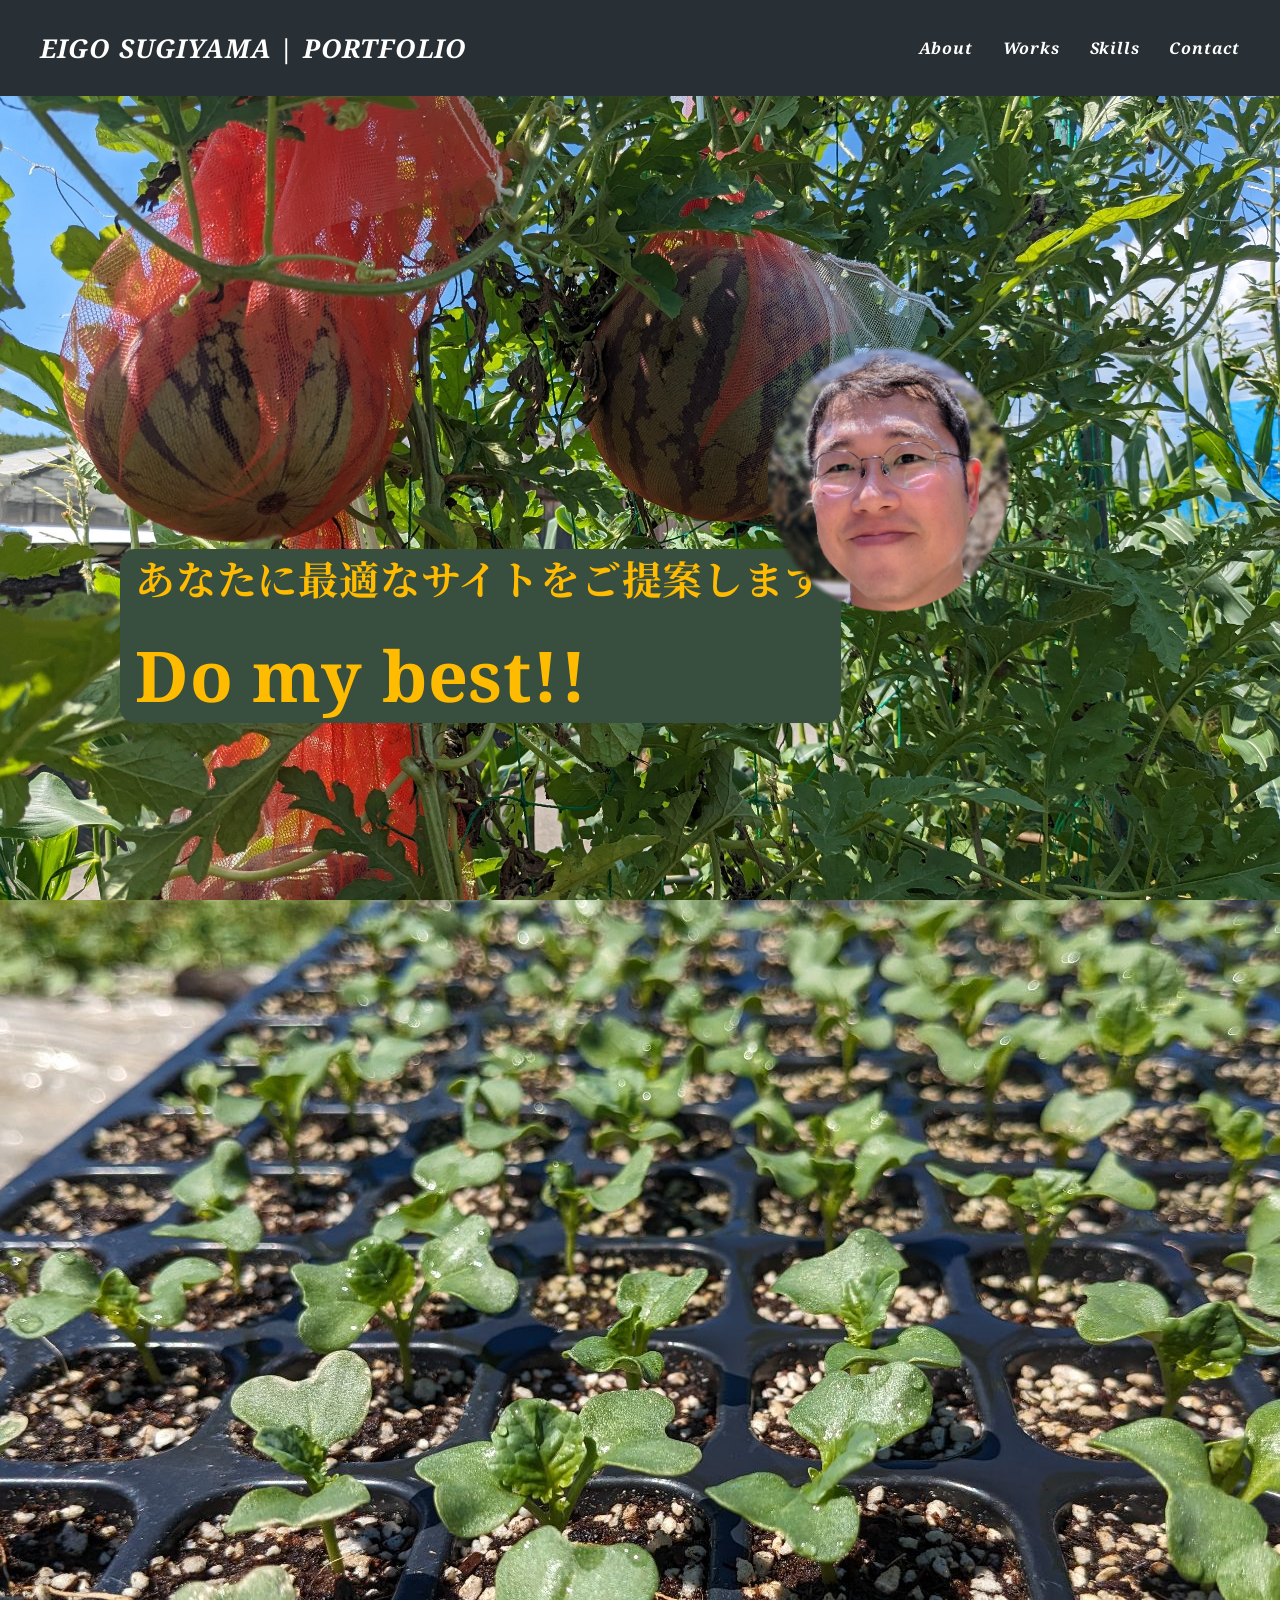
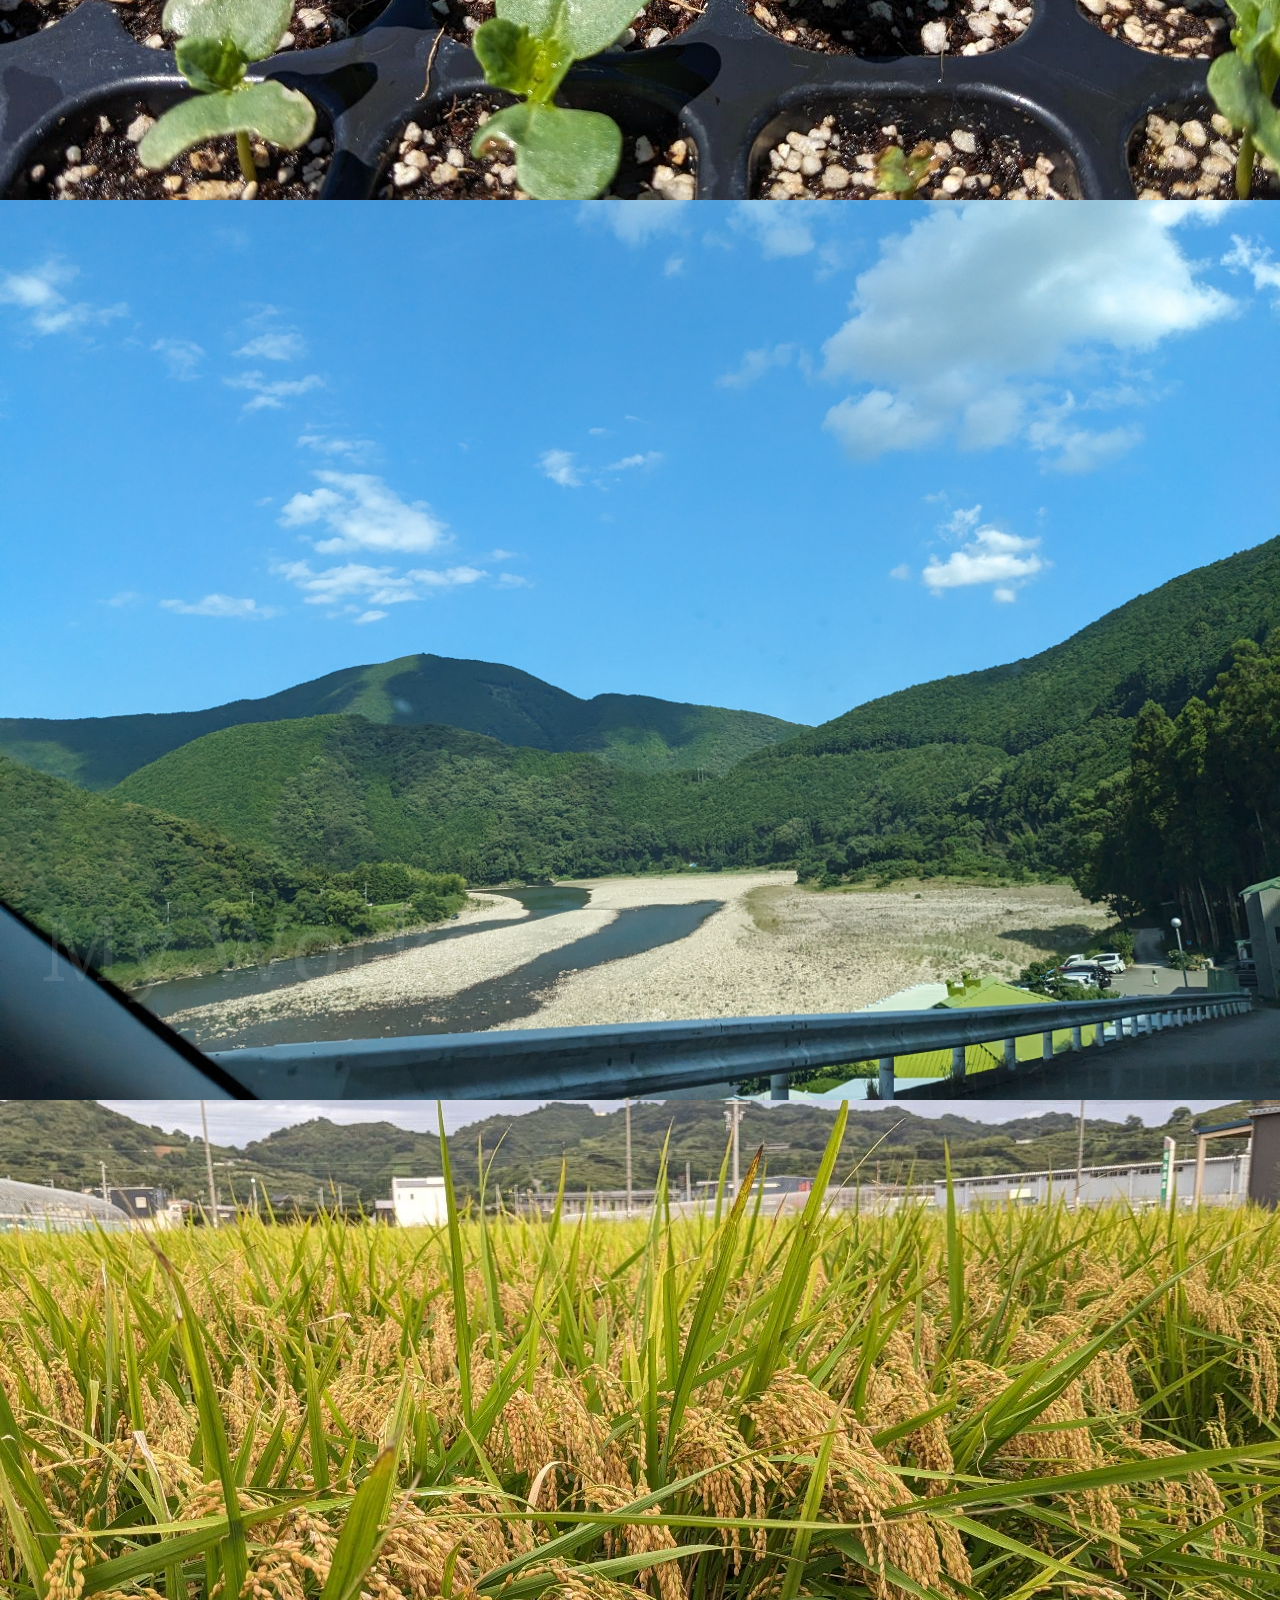
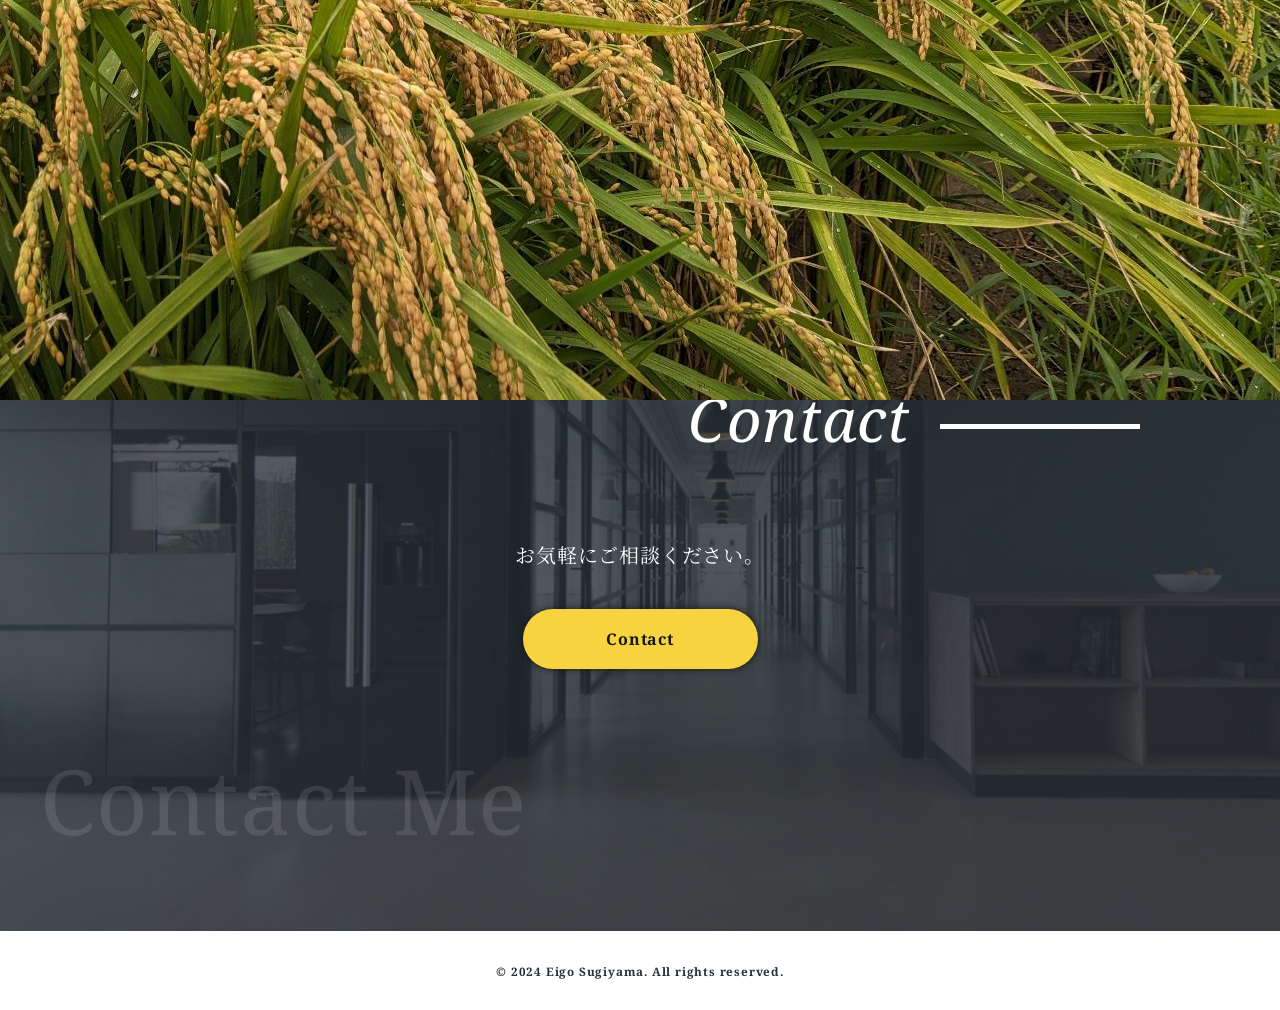
==== index.html @ 6474d7dc "fix_mv_img" ====
<!DOCTYPE html>
<html lang="ja">
<head>
  <meta charset="UTF-8">
  <meta name="viewport" content="width=device-width, initial-scale=1.0">
  <meta http-equiv="X-UA-Compatible" content="ie=edge">
  <title>EIGO SUGIYAMA | PORTFOLIO</title>
  <link href="https://fonts.googleapis.com/css?family=Noto+Serif+JP:400,700|Noto+Serif:400,700,700i&display=swap&subset=japanese" rel="stylesheet">
  <link rel="stylesheet" href="css/reset.css">
  <link rel="stylesheet" href="css/slick.css">
  <link rel="stylesheet" href="css/style.css">
  <meta name="twitter:card" content="summary">
  <meta name="twitter:site" content="@eigosugiyama">
  <meta property="og:url" content="ページのURL">
  <meta property="og:title" content="杉山英吾プロフィール">
  <meta property="og:description" content="杉山英吾のプロフィールです">
  <meta property="og:image" content="画像のURL">
</head>
<body>
  <!-- header -->
  <header class="header">
    <div class="header-inner">
      <div class="site-title"><a href="index.html">EIGO SUGIYAMA | PORTFOLIO</a></div>
      <nav class="header-nav">
        <ul class="nav-list">
          <li class="nav-item"><a href="index.html#concept">About</a></li>
          <li class="nav-item"><a href="index.html#works">Works</a></li>
          <li class="nav-item"><a href="index.html#skills">Skills</a></li>
          <li class="nav-item"><a href="contact-qiita/contactform.php.html">Contact</a></li>
        </ul>
      </nav>
      <button class="burger-btn">
        <span class="bar bar_top"></span>
        <span class="bar bar_mid"></span>
        <span class="bar bar_bottom"></span>
      </button>
    </div>
  </header>
  <!-- //header -->

  <!-- main -->
  <main>
    <!-- fv -->
    <div class="fv">
      <ul class="slider">
        <li><img src="img/slick/スイカ.jpg" alt="スイカ"></li>
        <li><img src="img/slick/苗.jpg" alt="苗"></li>
        <li><img src="img/slick/川.jpg" alt="川"></li>
        <li><img src="img/slick/稲穂.jpg" alt="稲穂"></li>
      </ul>
      <div class="main-copy">
        <div class="text-and-image">
          <div>
            <p class="jp-copy">あなたに最適なサイトを<br class="sp-br">ご提案します</p>
            <p class="en-copy">Do my best!!</p>
          </div>
        </div>
      </div>
      <!-- カルーセル上に重ねる画像 -->
      <img class="floating-image" src="img/プロフィール用画像.png" alt="Floating Image">
    </div>
    <!-- //fv -->

    <!-- concept -->
    <div id="concept">
    <section class="section-wrapper bg-concept">
      <h2 class="section-title">About</h2>
      <div class="section-inner">
        <p class="concept-lead">
          “あなたのために”を信条に<br class="pc-br">
          ビジョンを形にするWeb制作を。
        </p>
        <div class="concept-content">
          <p class="concept-text">
            私の得意分野は、デザイン、コーディング、スマートフォンサイト対応、そしてWordPressです。これまでに培った保険営業職、介護福祉士、エンジニアとしての経験を活かし、ニーズに応じた最適なWebサイトを提供します。低予算でも高品質なWebサイトを制作しますので、お気軽にお問い合わせください。
          </p>
          <div class="concept-img-wrapper">
            <img src="img/concept-image@2x.jpg" alt="モダンなオフィス内の様子。焦げ茶色の木のテーブルに黒い椅子が10脚並んでいる。手前にはうっすらピンク色のソファがあり、広々とした空間が奥に広がっている">
          </div>
        </div>
      </div>
      <div class="section-bottom text-right">About Me</div>
    </section>
    </div>
    <!-- //concept -->

    <!-- //works -->
    <div id="works">
    <section class="section-wrapper bg-works">
      <h2 class="section-title text-right text-white">Works</h2>
      <ul class="works-list">
        <!-- ここにJavaScriptでリスト項目が挿入される -->
      </ul>
      <!-- <a href="index.html#!" class="link-btn">view more</a> -->
      <div class="section-bottom text-white">My Works</div>
    </section>
    </div>
    <!-- works -->

    <!-- skills -->
    <div id="skills">
    <section class="section-wrapper">
      <h2 class="section-title">Skills</h2>
      <div class="skill-list">
        <!-- ここにJavaScriptでリスト項目が挿入される -->
      </div>
    </div>
      <div class="section-bottom text-right">My Skills</div>
    </section>
    <!-- //skills -->

    <!-- contact -->
    <section class="section-wrapper bg-contact">
      <h2 class="section-title text-white text-right">Contact</h2>
      <div class="section-inner">
        <p class="contact-text">お気軽にご相談ください。</p>
        <a href="contact-qiita/contactform.php.html" class="link-btn">Contact</a>
      </div>
      <div class="section-bottom text-white">Contact Me</div>
    </section>
  
    <!-- //contact -->
  </main>
  <!-- //main -->

  <!-- footer -->
  <footer class="footer">
    <small>&copy; 2024 Eigo Sugiyama. All rights reserved.</small>
  </footer>
  <!-- //footer -->

  <script src="https://ajax.googleapis.com/ajax/libs/jquery/3.4.1/jquery.min.js"></script>
  <script src="js/slick.min.js"></script>
  <script src="js/script.js"></script>
  <script src="js/works.js"></script>
  <script src="js/skills.js"></script>
  <!-- GSAPのCDNを読み込み -->
  <script src="https://cdnjs.cloudflare.com/ajax/libs/gsap/3.12.1/gsap.min.js"></script>
  <script src="js/float_image.js"></script>
</body>
</html>
---- css/style.css ----
/* ---------------------------- */
/* Base
/* ---------------------------- */

html{
 font-size: 62.5%;  
}
body{
  font-size: 1.6rem;
  letter-spacing: .05em;
  font-family: 'Noto Serif','Noto Serif JP', serif;
  color: #171717;
}
img{
  vertical-align: bottom;
  width: 100%;
}

.section-wrapper{
  padding: 100px 0 70px;
}
.section-title{
  max-width: 1000px;
  color: #282f35;
  font-size: 6rem;
  font-style: italic;
  margin:0 auto 80px;
  padding: 0 20px;
}
.section-title::after{
 content: "";
 display: inline-block;
 background-color: #282f35;
 width: 200px;
 height: 5px;
 margin-left: 30px;
 vertical-align: middle;
}
.section-inner{
  max-width: 1000px;
  margin: 0 auto;
  padding: 0 50px;
}
.section-bottom{
  max-width: 1200px;
  margin: 0 auto;
  font-size: 9rem;
  opacity: .05;
}
.section-bottom.text-white{
  opacity: .1;
}
.text-right{
  text-align: right;
}
.text-white{
  color: #fff;
}
.section-title.text-white::after{
  background-color: #fff;
}

.link-btn{
  display: block;
  width: 235px;
  line-height: 60px;
  margin: 0 auto 70px;
  background-color: #f7d43f;
  box-shadow: 0 0 6px #1b1310;
  border-radius: 30px;
  text-align: center;
  color: #171717;
  font-weight: bold;
  text-decoration: none;
  transition: .3s;
}
.link-btn:hover{
  opacity: .7;
  transition: .3s;
}
.sp-br{
  display: none;
}
/* ---------------------------- */
/* header
/* ---------------------------- */

.header{
  padding: 19px 30px;
  position: absolute;
  top: 0;
  left: 50%;
  z-index: 1;
  transform: translateX(-50%);
  box-sizing: border-box;
  width: 100%;
  transition: .3s;
  
}
.header-inner{
  display: flex;
  justify-content: space-between;
  align-items: center;
  max-width: 1200px;
  margin: 0 auto;
}
.header.fixed{
  position: fixed;
  background-color: #282f35;
  padding: 30px;
  width: 100%;
  transition: .3s;
}
.header a{
  color: #fff;
  text-decoration: none;
  transition: .3s;
  font-weight: bold;
  font-style: italic;
}
.header a:hover{
  opacity: .7;
  transition: .3s;
}
.site-title{
  font-size: 2.6rem;
}
.nav-list{
  display: flex;
}
.nav-item{
  margin-right: 30px;
}
.nav-item:last-of-type{
  margin-right: 0;
}
.burger-btn{
  display: none;
}

/* ---------------------------- */
/* fv
/* ---------------------------- */
.fv{
  height: 100vh;
  min-height: 550px;
  position: relative;
}
.slider img{
  object-fit: cover;
  height: 100vh;
  min-height: 100%;
}

.text-and-image {
  display: flex;
  align-items: center;
}

.main-copy {
  position: absolute;
  left: 120px;
  bottom: 177px;
  color: rgb(255, 187, 0);
}

.jp-copy {
  font-size: 4rem;
  font-weight: bold;
  text-align: center;
  background-color: rgb(56, 79, 63); /* ここで背景色を設定 */
  border-top-left-radius: 15px; /* 左上の角を丸くする */
  border-top-right-radius: 15px; /* 右上の角を丸くする */
  padding-left: 15px;
  padding-right: 15px;
  padding-bottom: 20px;
}

.en-copy {
  font-size: 7rem;
  margin-bottom: 0px;
  font-weight: bold;
  background-color: rgb(56, 79, 63); /* ここで背景色を設定 */
  border-bottom-left-radius: 15px; /* 左下の角を丸くする */
  border-bottom-right-radius: 15px; /* 右下の角を丸くする */
  padding-left: 15px;
  padding-right: 15px;
}

.floating-image {
  position: absolute;
  height:auto;
  top: 50%; /* 位置を上下中央に設定 */
  left: 70%; /* 位置を左右中央に設定 */
  transform: translate(-50%, -50%) scale(0.2);
   /* 中央揃え＋1/2に縮小 */
  z-index: 3; /* メインコピーの上に表示されるようにする */
  transform-origin: center; 
  /* 縮小時に中央を基準にする */
}
/* ---------------------------- */
/* concept
/* ---------------------------- */

.concept-lead{
  text-align: left;
  font-size: 3rem;
  margin-bottom: 60px;
  font-weight: bold;
  line-height: 1.67;
}
.concept-content{
  display: flex;
  justify-content: space-between;
  align-items: center;
  margin-bottom: 70px;
}
.concept-text{
  max-width: 440px;
  line-height: 1.87;
  font-weight: bold;
}
.concept-img-wrapper{
  width: 44%;
  margin-left: 20px;
}

/* ---------------------------- */
/* works
/* ---------------------------- */
.bg-works{
  background-image: url(../img/works-bgi@2x.jpg);
  background-size: cover;
  background-position: center;
}
.works-list{
  max-width: 1000px;
  margin: 0 auto 80px;
  padding: 0 50px;
  display: flex;
  justify-content: space-between;
}
.works-item{
  width: 32%;
  background-color: #fff;
}
.works-item a{
  color: #141414;
  text-decoration: none;
}
.works-list-text{
  padding: 25px 20px;
}

/* ---------------------------- */
/* skill
/* ---------------------------- */
.skills {
  display: flex;
  align-items: center;
  justify-content: space-between;
  padding: 20px 40px;
}

.skill-list {
  display: flex;
  flex-wrap: wrap;
  justify-content: space-between;
  margin-bottom: -50px;
}

.skill-item {
  display: flex;
  align-items: flex-start;
  justify-content: space-between;
  width: 48%;
  margin-bottom: 50px;
}

.skill-img {
  width: 60px;
  height: auto;
  margin-right: 20px;
}

.skill-body {
  flex: 1;
}

.skill-name {
  margin-bottom: 10px;
}

.skill-text {
  font-size: 14px;
  line-height: 1.8;
}

/* ---------------------------- */
/* contact
/* ---------------------------- */
.bg-contact{
  background-image: url(../img/contact-bgi@2x.jpg);
}
.contact-text{
  text-align: center;
  color: #fff;
  font-size: 2rem;
  margin-bottom: 40px;
}

/* ---------------------------- */
/* footer
/* ---------------------------- */
.footer{
  padding: 30px 0;
  text-align: center;
  font-size: 1.4rem;
  font-weight: bold;
  color: #282F35;
}

@media screen and (max-width:768px){
  /* ---------------------------- */
  /* base_sp
  /* ---------------------------- */
  .section-wrapper{
    padding: 100px 0 40px;
  }
  .section-title{
    padding: 0 4vw;
    font-size: 3rem;
    margin-bottom: 50px;
  }
  .section-title::after{
    width: 90px;
  }
  .section-inner{
    padding: 0 4vw;
  }
  .section-bottom{
    font-size: 4rem;
    padding: 0 4vw;
  }

  .link-btn{
    margin-bottom: 40px;
  }

  .sp-br{
    display: block;
  }
  .pc-br{
    display: none;
  }

  /* ---------------------------- */
  /* header_sp
  /* ---------------------------- */
  .header{
    padding: 30px 4vw 0;
  }
  .header-nav{
    display: none;
    position: fixed;
    top: 0;
    left: 0;
    width: 100%;
    height: 100vh;
    background-color: #282F35;
  }
  .nav-list{
    height: 100%;
    flex-direction: column;
    justify-content: center;
    align-items: center;
  }
  .nav-item{
    margin: 0 0 30px;
  }
  .nav-item:last-of-type{
    margin-bottom: 0;
  }

  .burger-btn{
    display: block;
    position: absolute;
    top: 30px;
    right: 4vw;
  }
  .burger-btn .bar{
    display: block;
    height: 3px;
    width: 30px;
    background-color: #fff;
  }
  .bar_top{
    margin-bottom: 8px;
  }
  .bar_mid{
    margin-bottom: 8px;
  }
  
  /* ハンバーガーメニューが開いたとき */
  .burger-btn.cross .bar_top{
    transform: rotate(45deg) translate(8px,8px);
    transition: .3s;
  }
  .burger-btn.cross .bar_mid{
    opacity: 0;
    transition: .3s;
  }
  .burger-btn.cross .bar_bottom{
    transform: rotate(-45deg) translate(8px,-8px);
    transition: .3s;
  }
  body.noscroll{
    overflow: hidden;
  }

  button{
    background-color: transparent;
    border: none;
    cursor: pointer;
    outline: none;
    padding: 0;
    appearance: none;
  }
  /* ---------------------------- */
  /* fv_sp
  /* ---------------------------- */
  .main-copy{
    top: 50%;
    left: 50%;
    transform: translate(-50%,-50%);
    white-space: nowrap;
  }
  .en-copy{
    font-size: 9.8vw;
  }
  .jp-copy{
    font-size: 8vw;
  }

    /* ---------------------------- */
    /* concept_sp
    /* ---------------------------- */
    .concept-lead{
      font-size: 2rem;
      margin-bottom: 32px;
    }
    .concept-content{
      display: block;
      margin-bottom: 40px;
    }
    .concept-text{
      margin-bottom: 30px;
    }
    .concept-img-wrapper{
      width: 100%;
      margin: 0;
    }

    /* ---------------------------- */
    /* works_sp
    /* ---------------------------- */
    .works-list{
      display: block;
      padding: 0 4vw;
      margin-bottom: 80px;
    }
    .works-item{
      width: 320px;
      max-width: 100%;
      margin: 0 auto 30px;
    }

    /* ---------------------------- */
    /* service_sp
    /* ---------------------------- */
    .service-list{
      display: block;
      margin-bottom: 40px;
    }
    .service-item{
      width: 100%;
      margin-bottom: 30px;
    }
    .service-item a{
      line-height: 250px;
    }
}
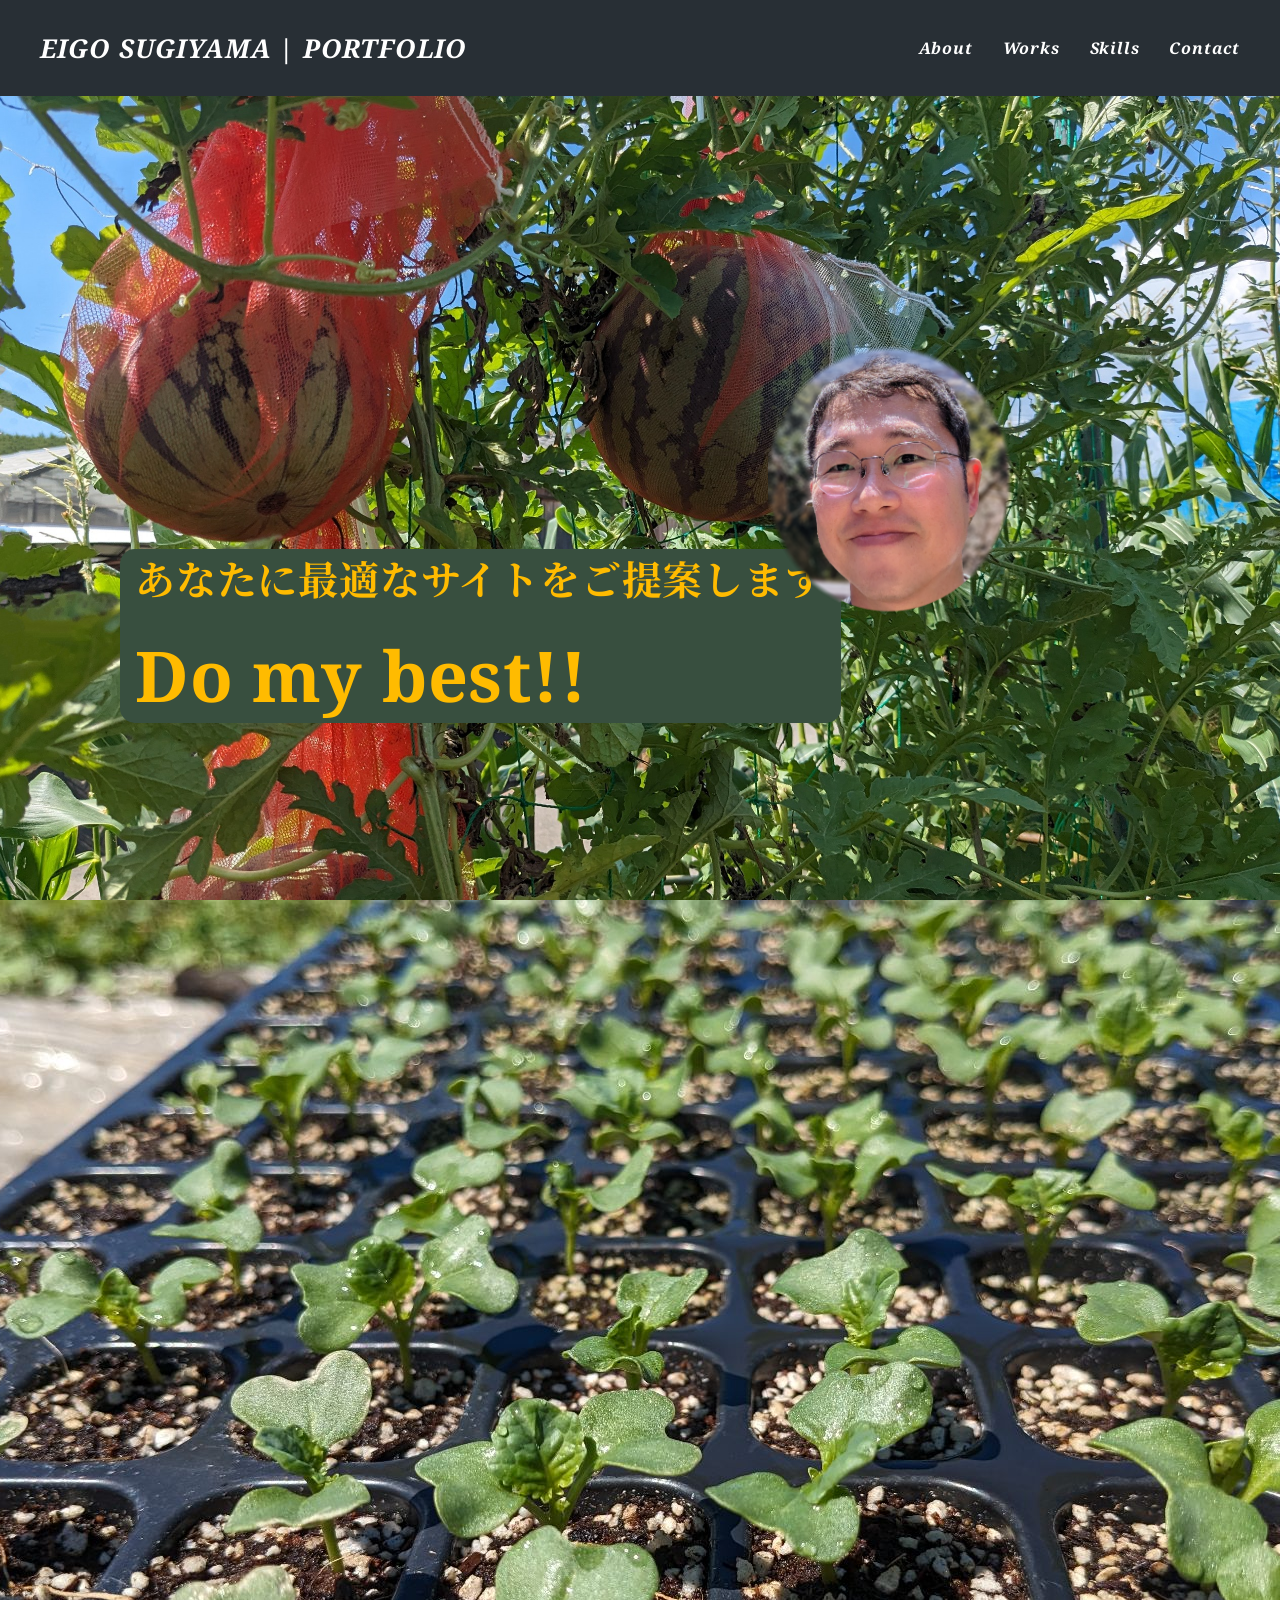
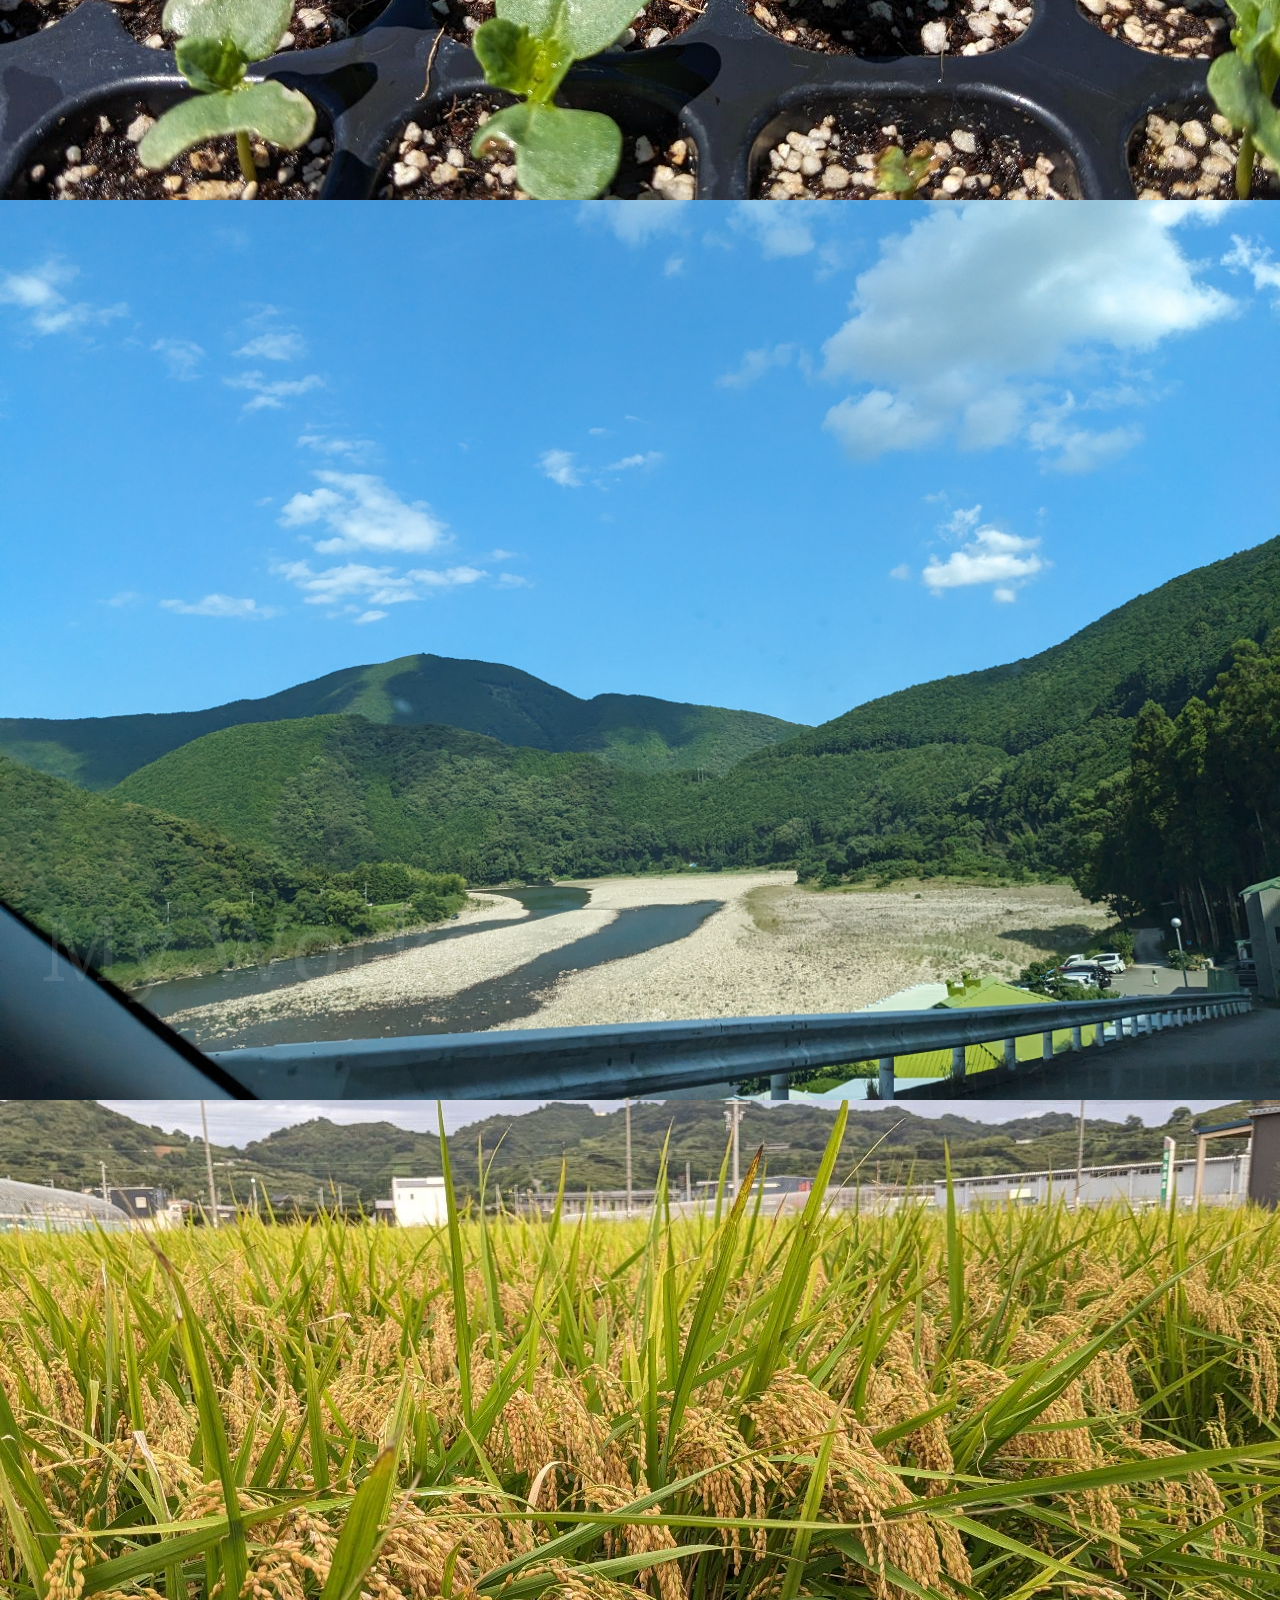
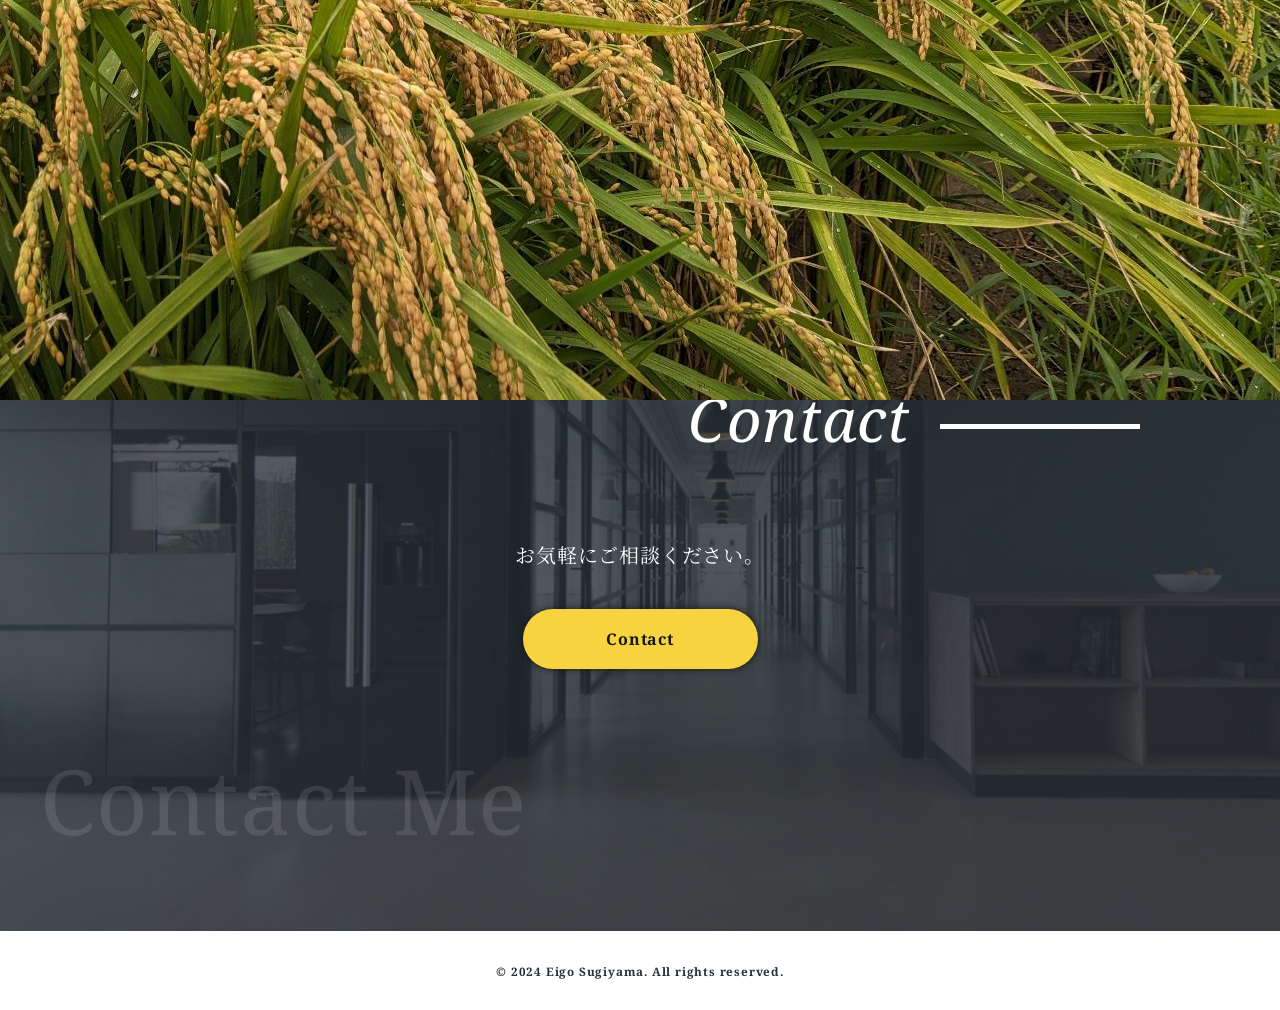
==== commit 271ade8c: "twtcrd_イメージ変更" ====
--- a/index.html
+++ b/index.html
@@ -14,7 +14,7 @@
   <meta property="og:url" content="ページのURL">
   <meta property="og:title" content="杉山英吾プロフィール">
   <meta property="og:description" content="杉山英吾のプロフィールです">
-  <meta property="og:image" content="画像のURL">
+  <meta property="og:image" content="img/twtcrd/光のカーテン.jpg">
 </head>
 <body>
   <!-- header -->
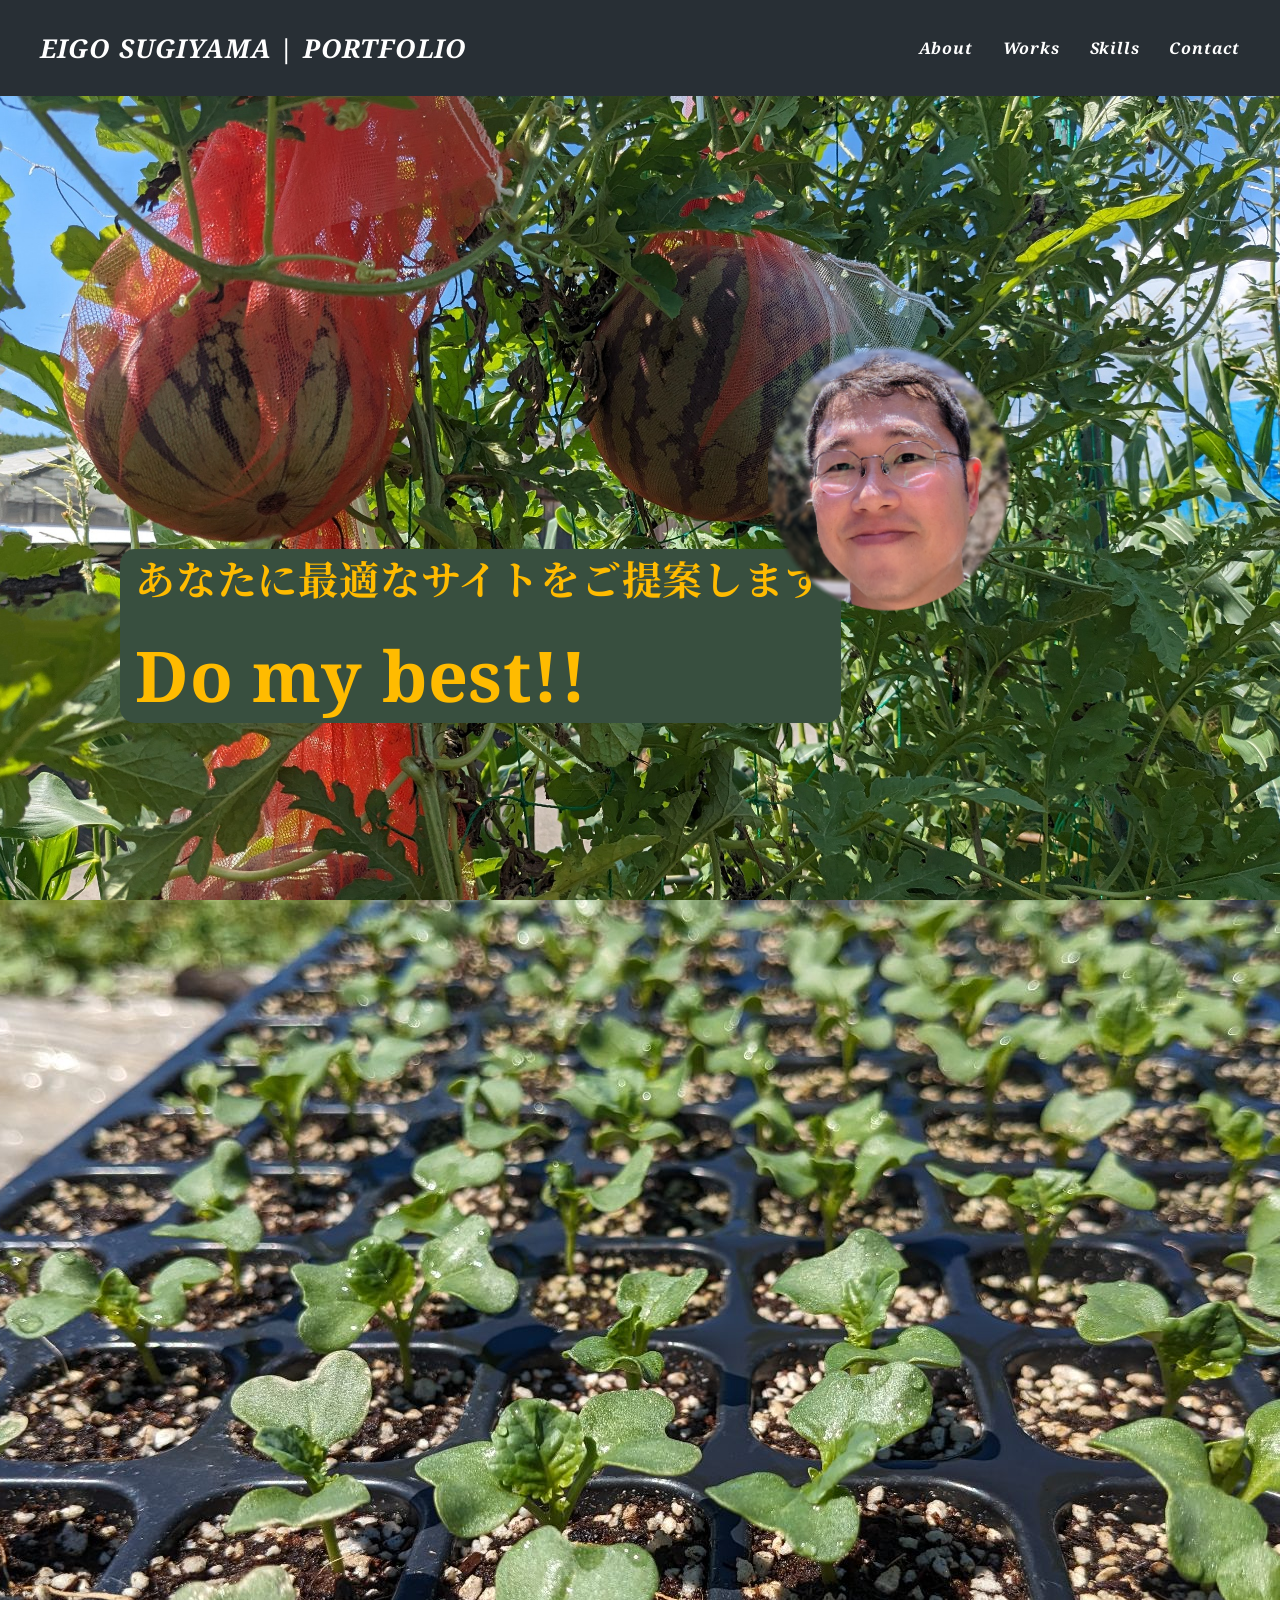
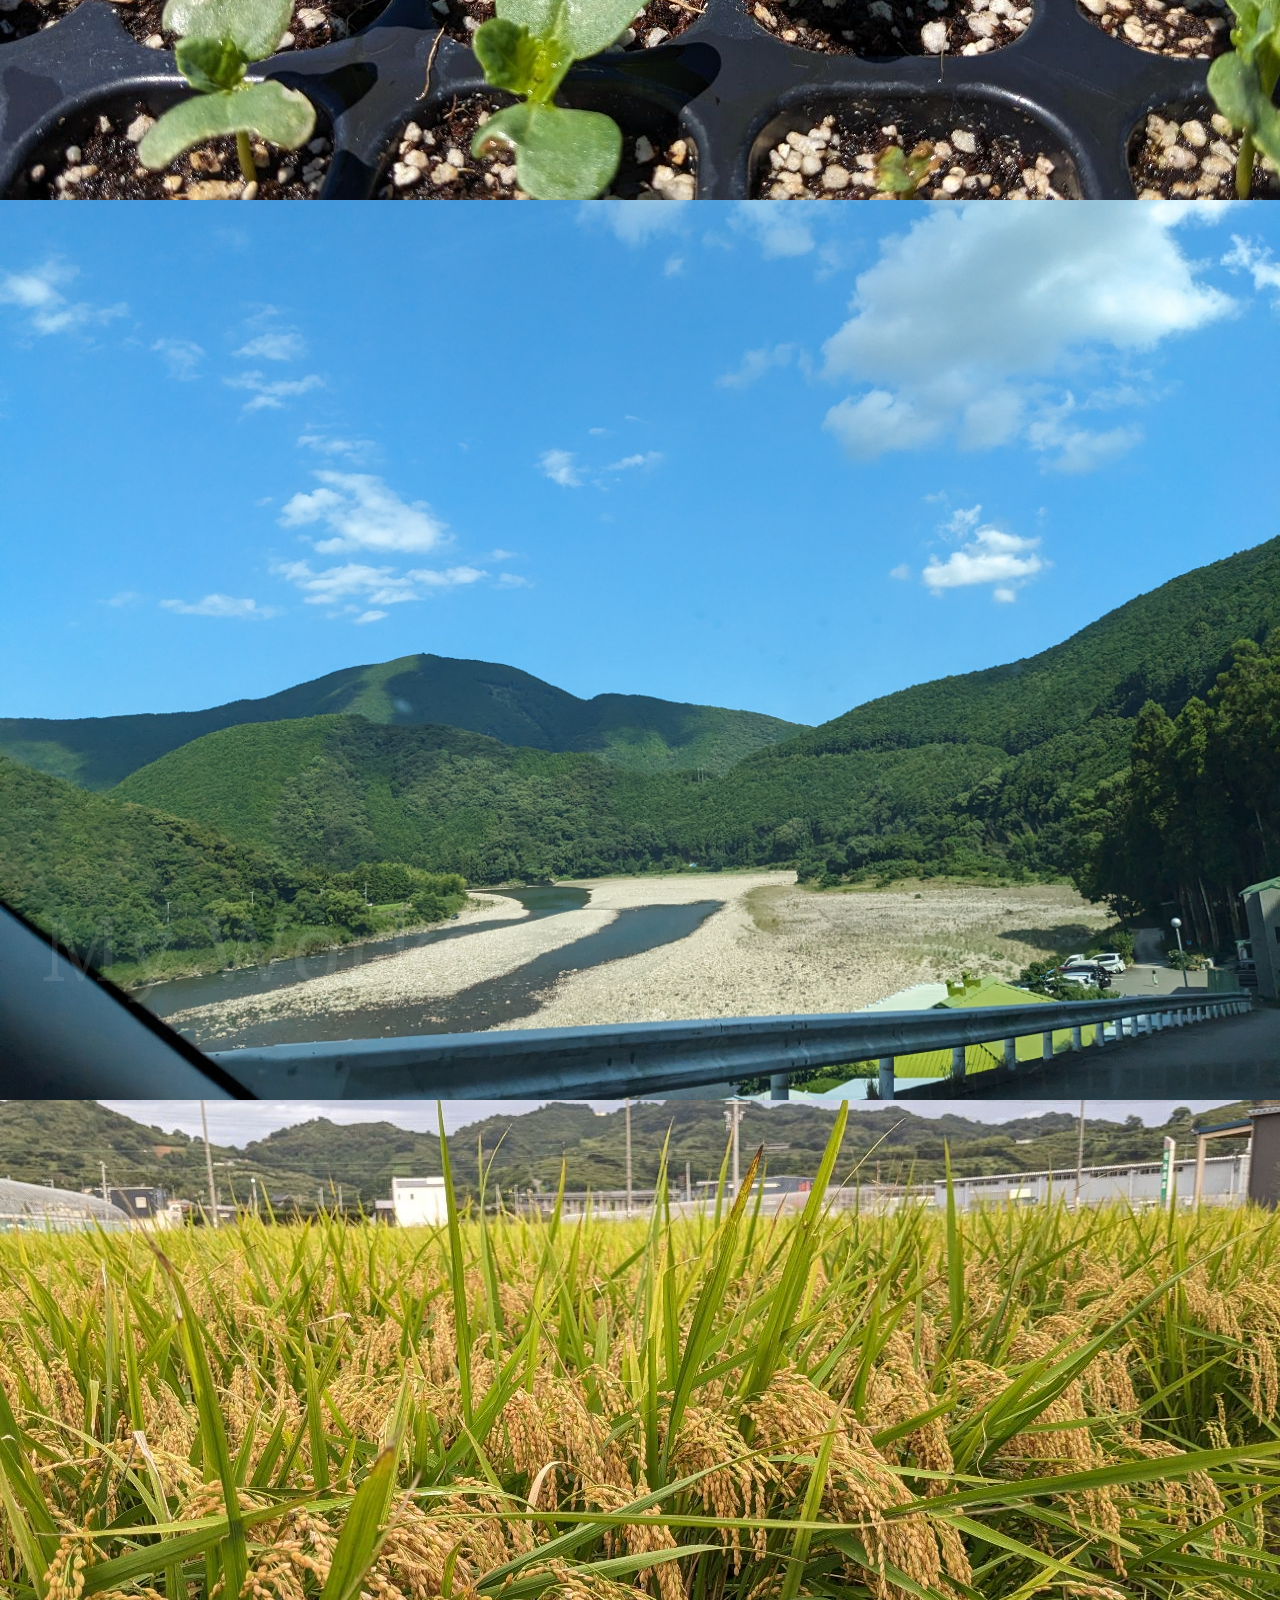
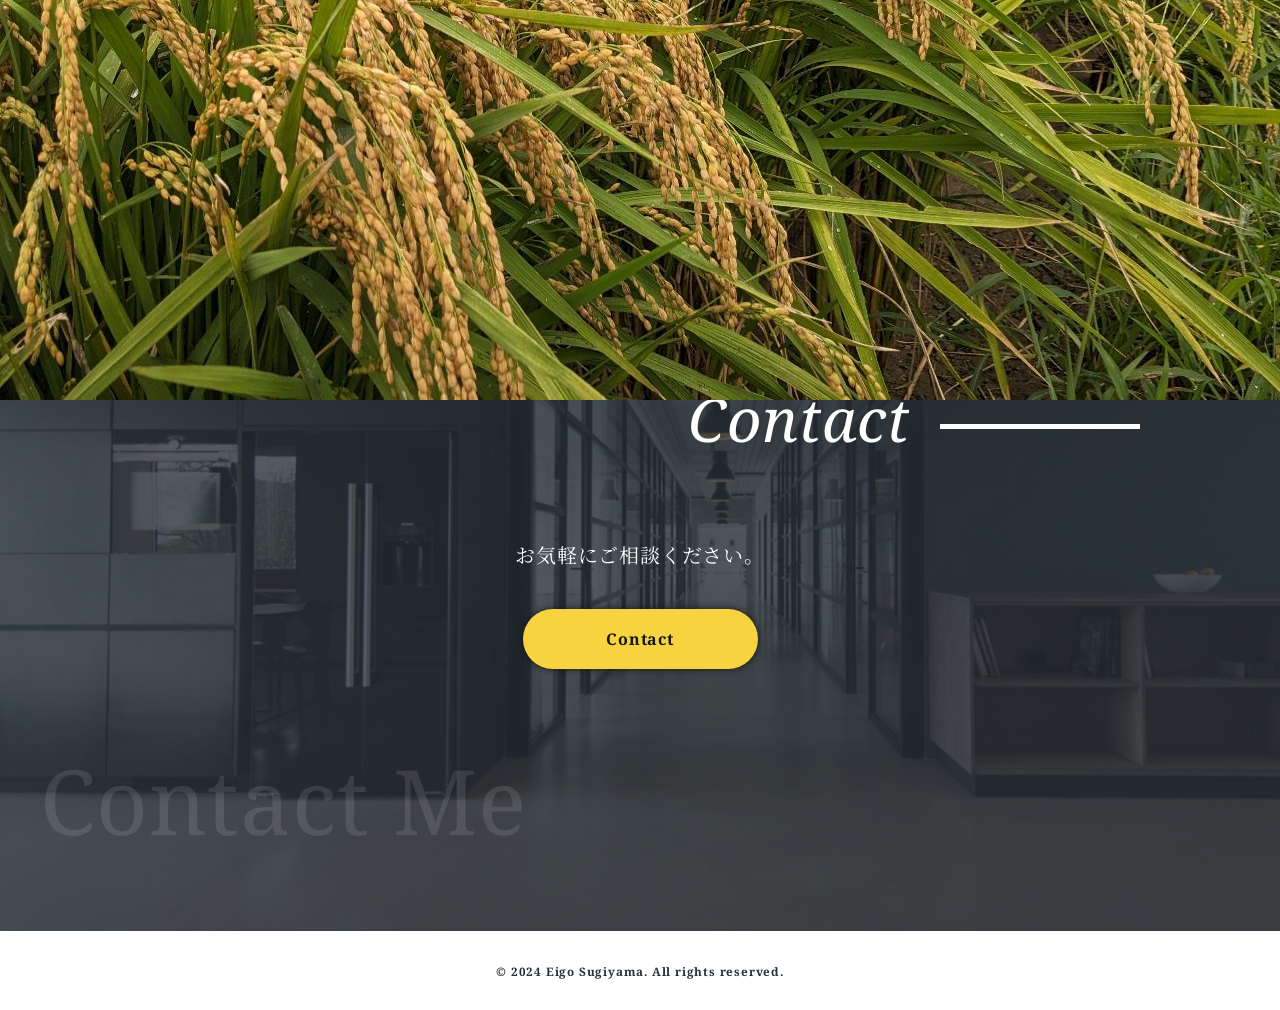
==== commit eb20305d: "twtcrd_img_絶対パス" ====
--- a/index.html
+++ b/index.html
@@ -14,7 +14,8 @@
   <meta property="og:url" content="ページのURL">
   <meta property="og:title" content="杉山英吾プロフィール">
   <meta property="og:description" content="杉山英吾のプロフィールです">
-  <meta property="og:image" content="img/twtcrd/光のカーテン.jpg">
+  <meta property="og:image" content="https://eigo-sugiyama.github.io/my-profile//img/twtcrd/光のカーテン.png">
+  
 </head>
 <body>
   <!-- header -->
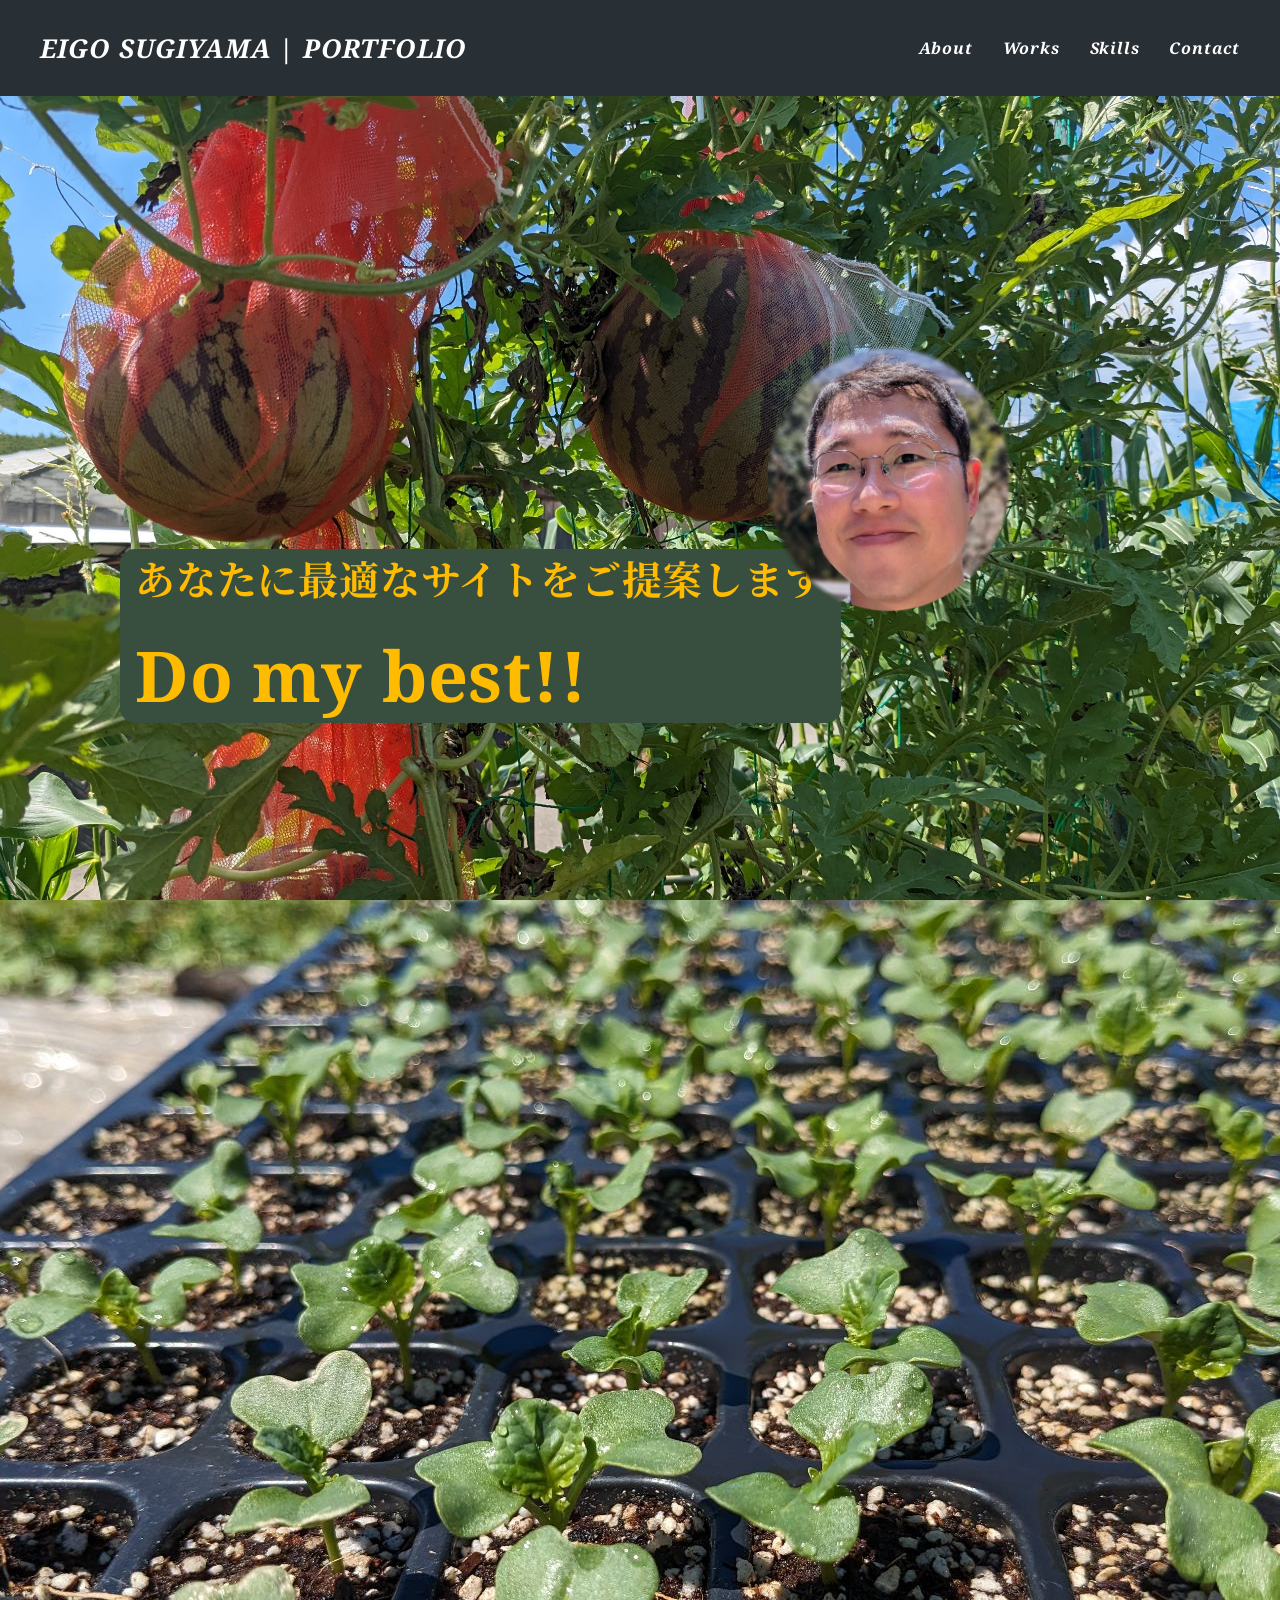
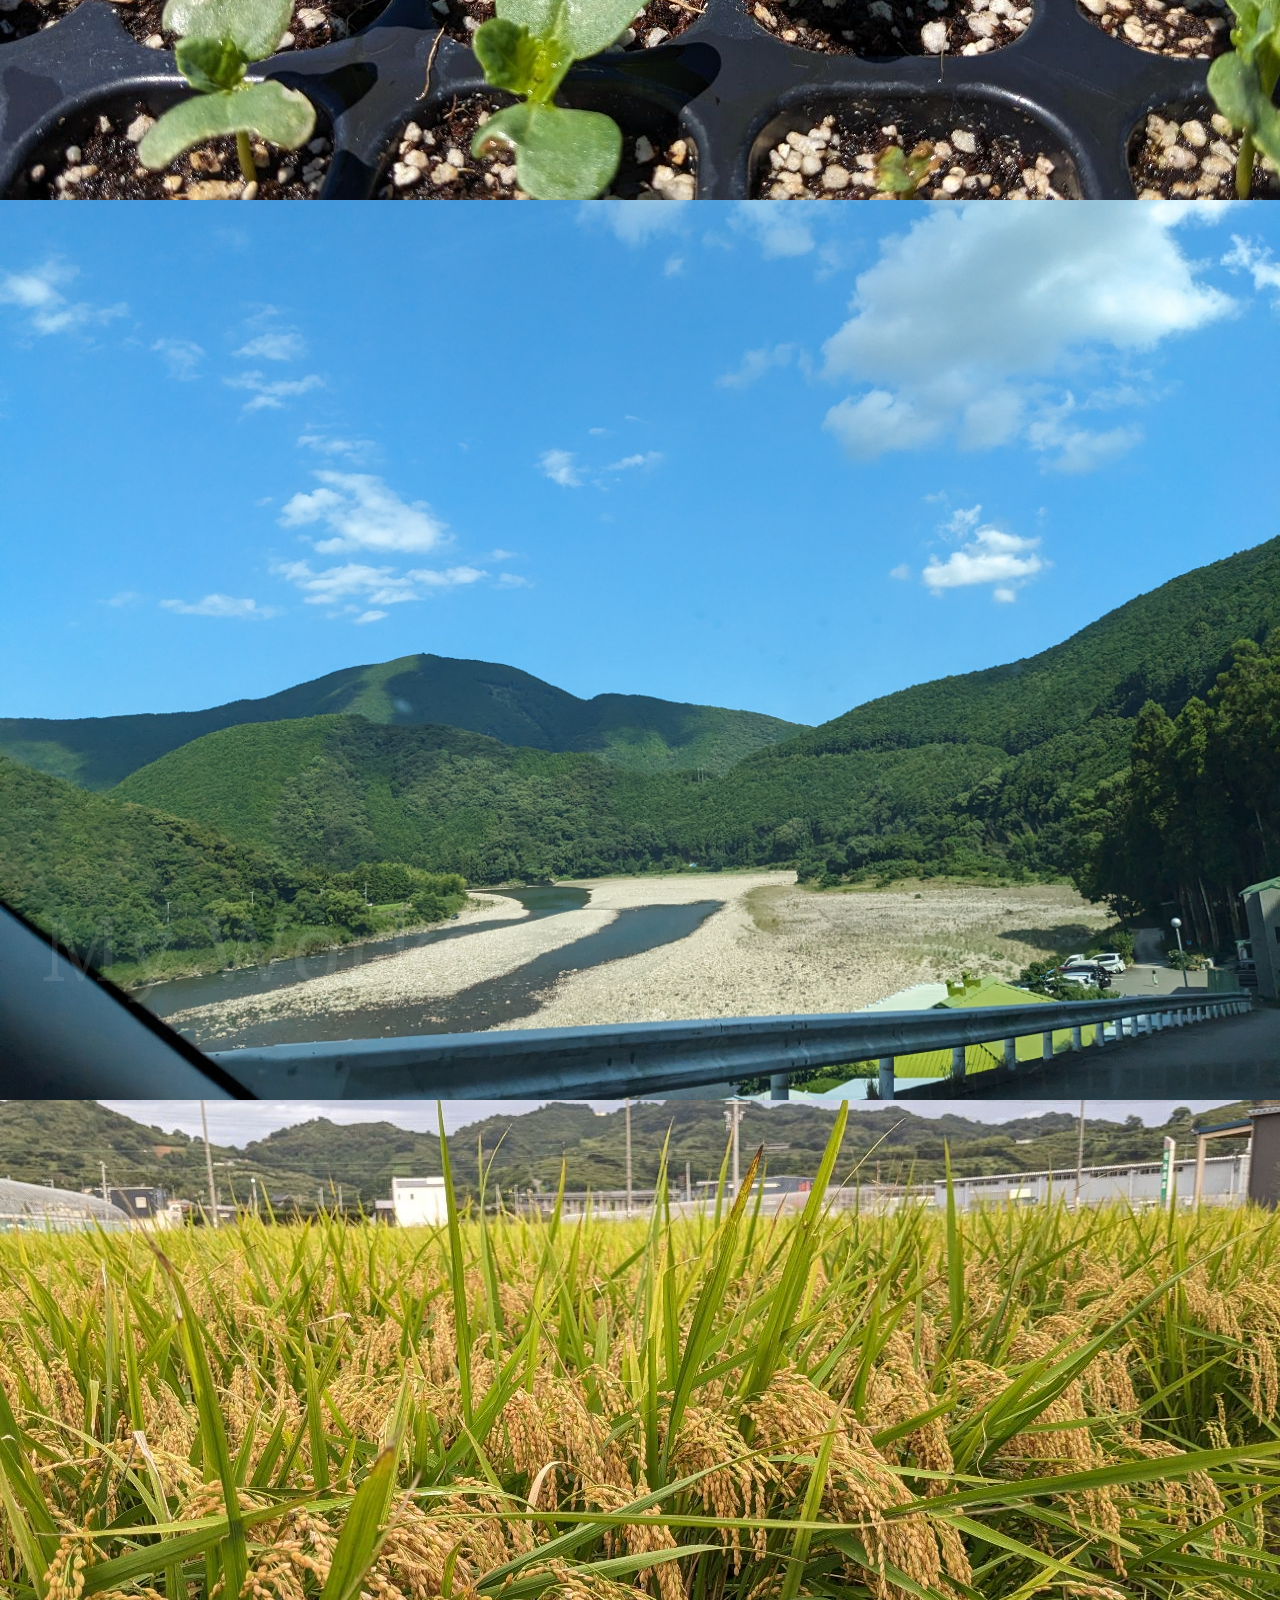
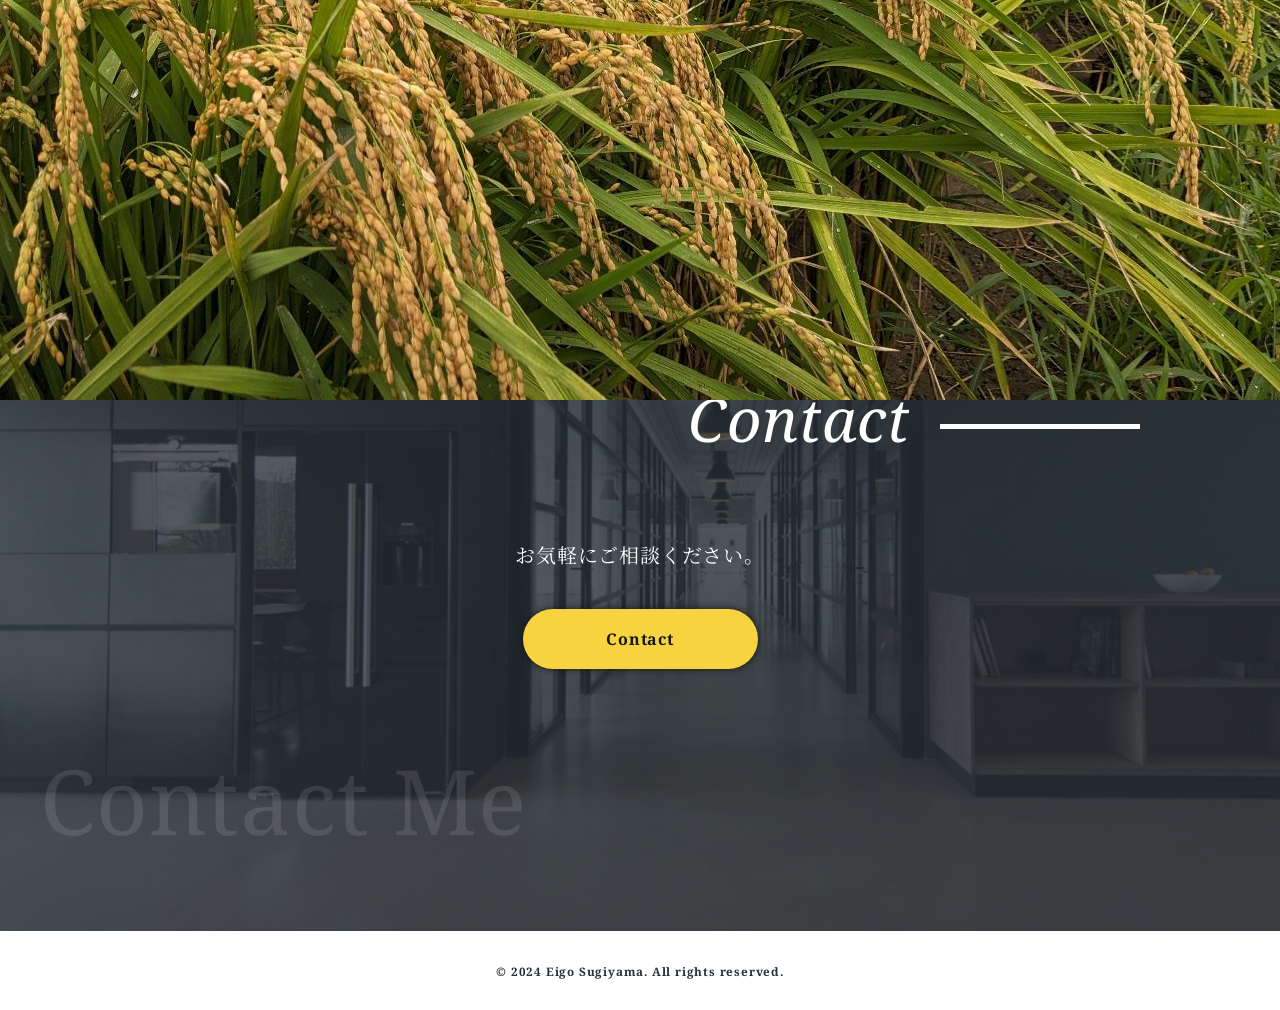
==== commit 2cde3388: "twtcrd_img_修正2" ====
--- a/index.html
+++ b/index.html
@@ -14,7 +14,7 @@
   <meta property="og:url" content="ページのURL">
   <meta property="og:title" content="杉山英吾プロフィール">
   <meta property="og:description" content="杉山英吾のプロフィールです">
-  <meta property="og:image" content="https://eigo-sugiyama.github.io/my-profile//img/twtcrd/光のカーテン.png">
+  <meta property="og:image" content="https://github.com/eigo-sugiyama/my-profile/blob/main/img/twtcrd/%E5%85%89%E3%81%AE%E3%82%AB%E3%83%BC%E3%83%86%E3%83%B3.jpg">
   
 </head>
 <body>
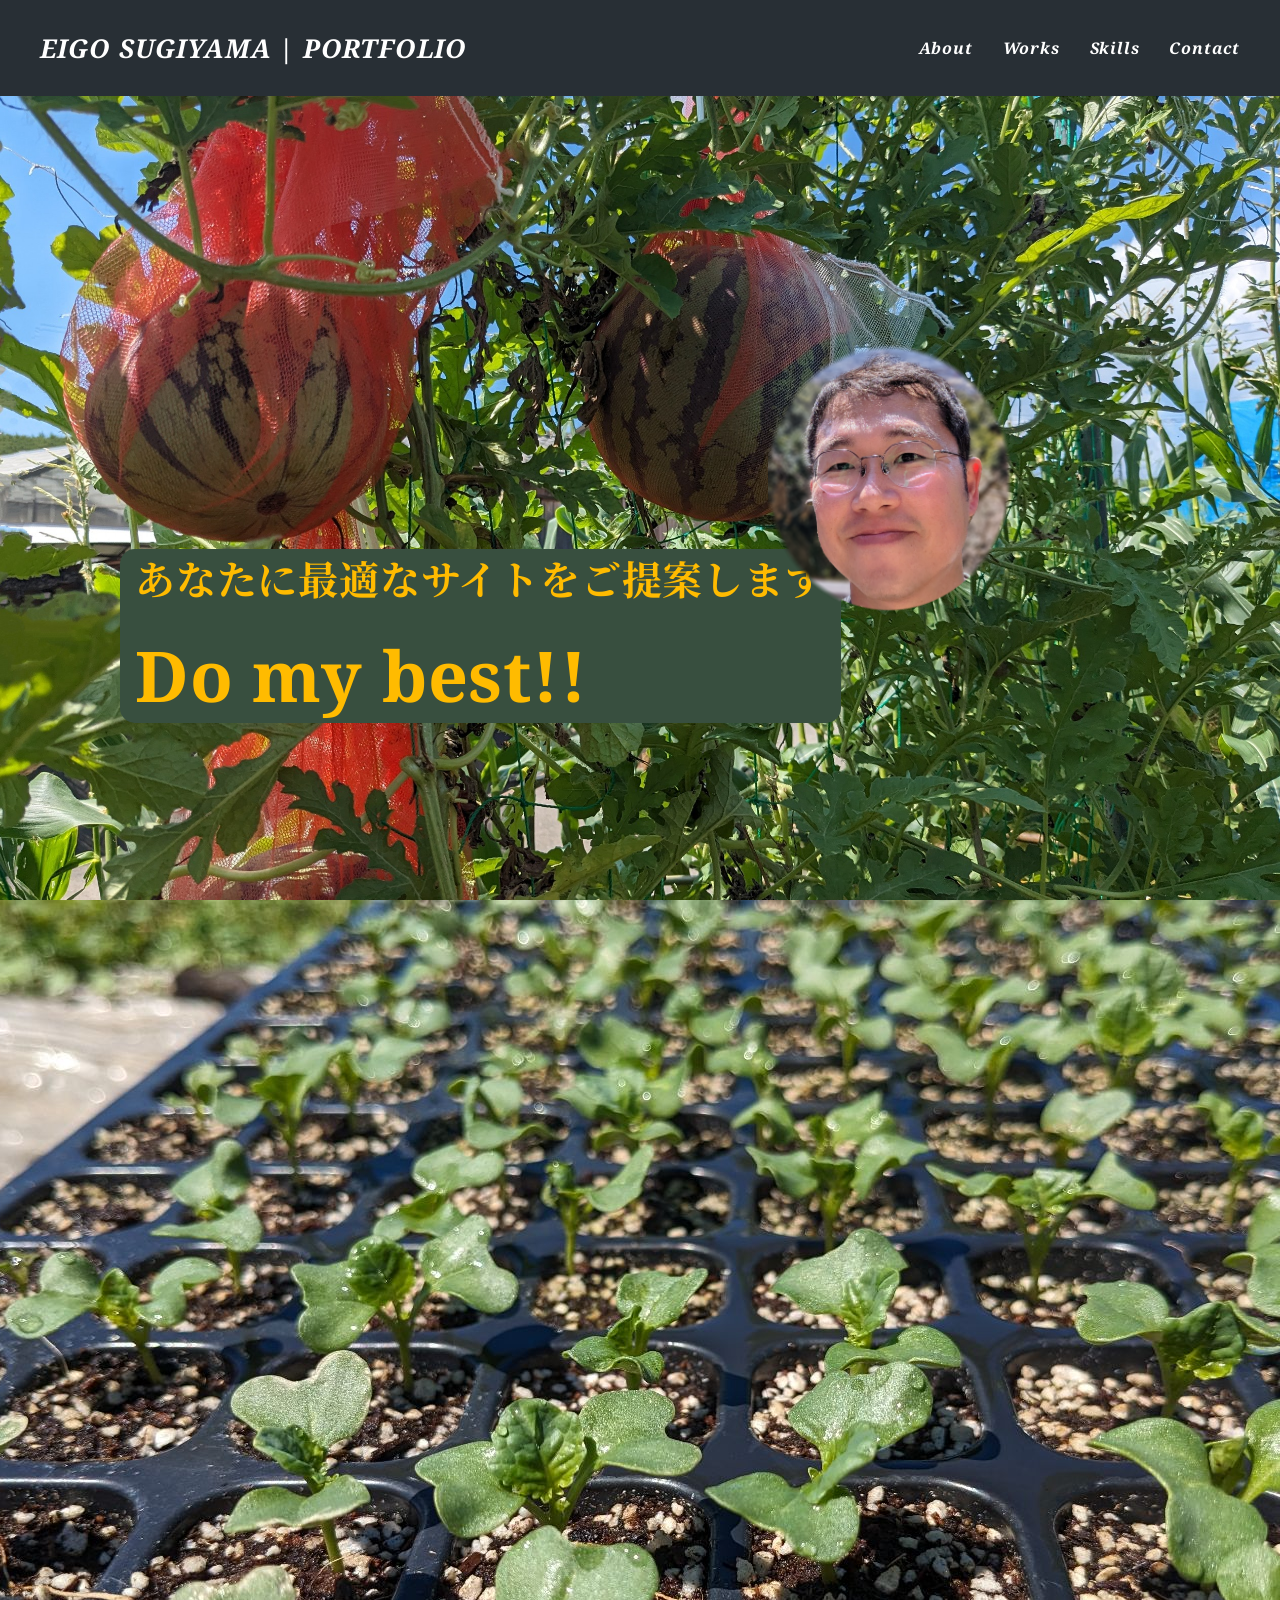
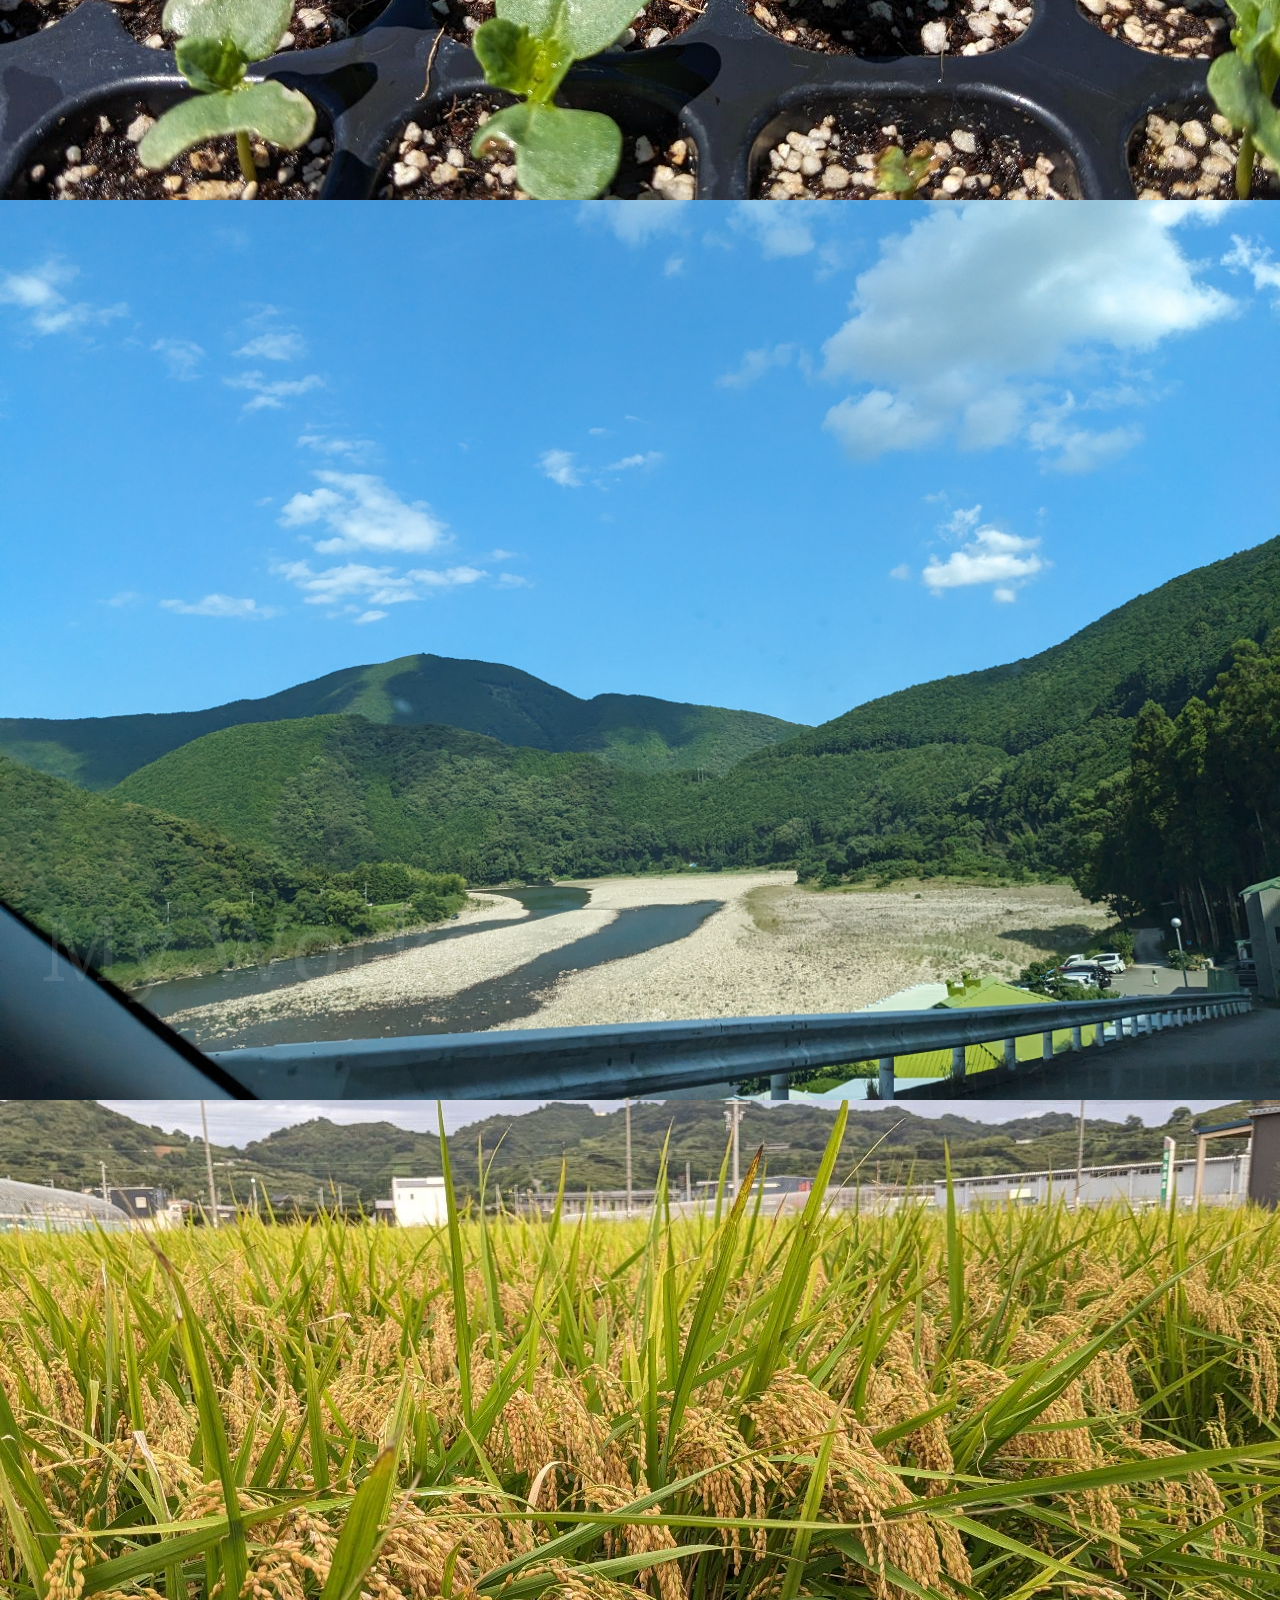
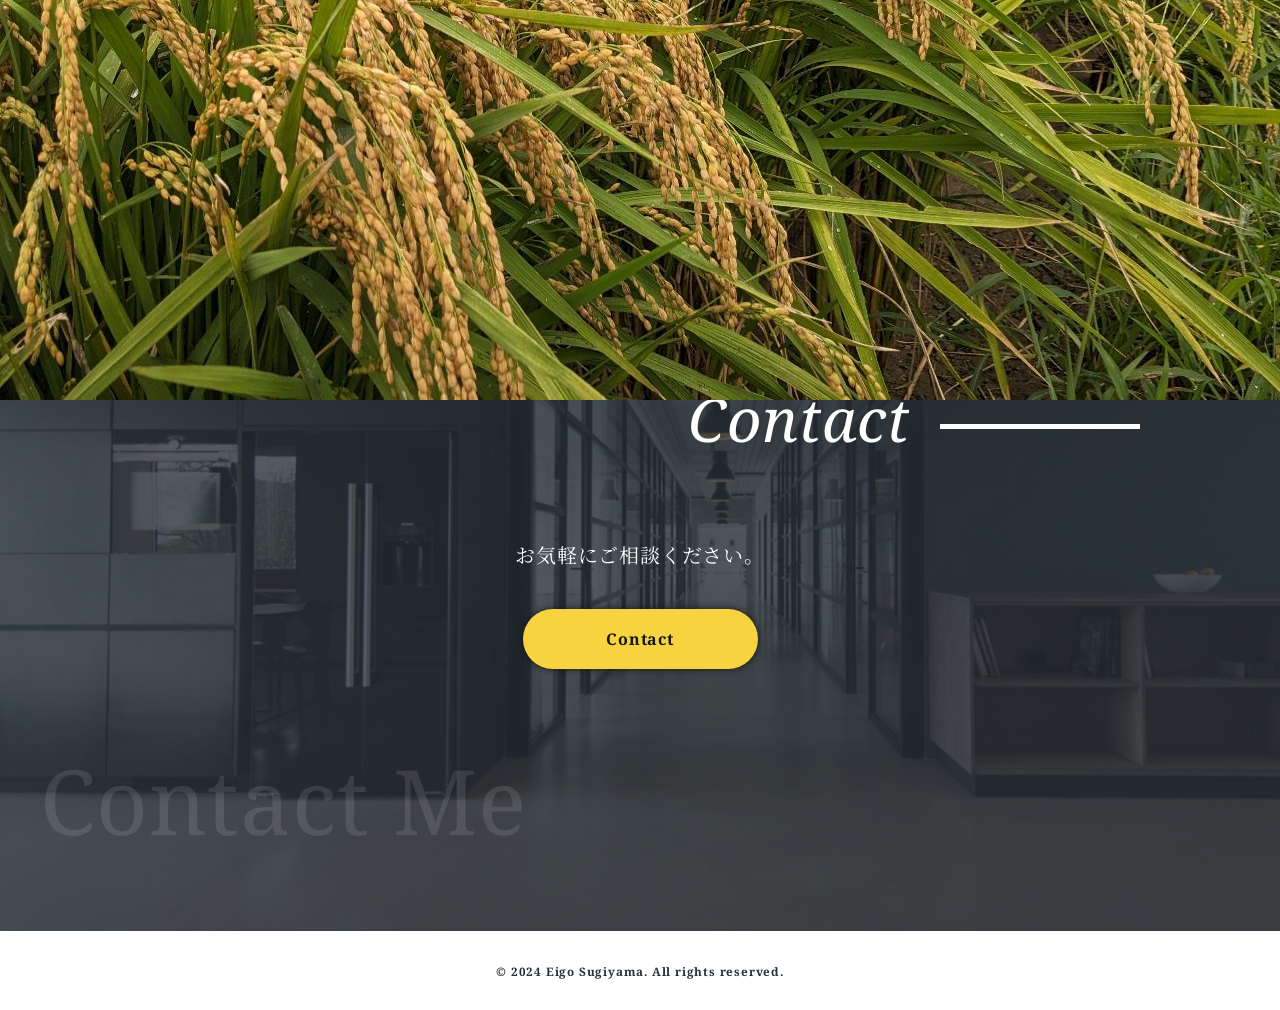
==== commit d95f927c: "twtcrd_img_修正3" ====
--- a/index.html
+++ b/index.html
@@ -14,7 +14,7 @@
   <meta property="og:url" content="ページのURL">
   <meta property="og:title" content="杉山英吾プロフィール">
   <meta property="og:description" content="杉山英吾のプロフィールです">
-  <meta property="og:image" content="https://github.com/eigo-sugiyama/my-profile/blob/main/img/twtcrd/%E5%85%89%E3%81%AE%E3%82%AB%E3%83%BC%E3%83%86%E3%83%B3.jpg">
+  <meta property="og:image" src="img/twtcrd/光のカーテン.jpg">
   
 </head>
 <body>
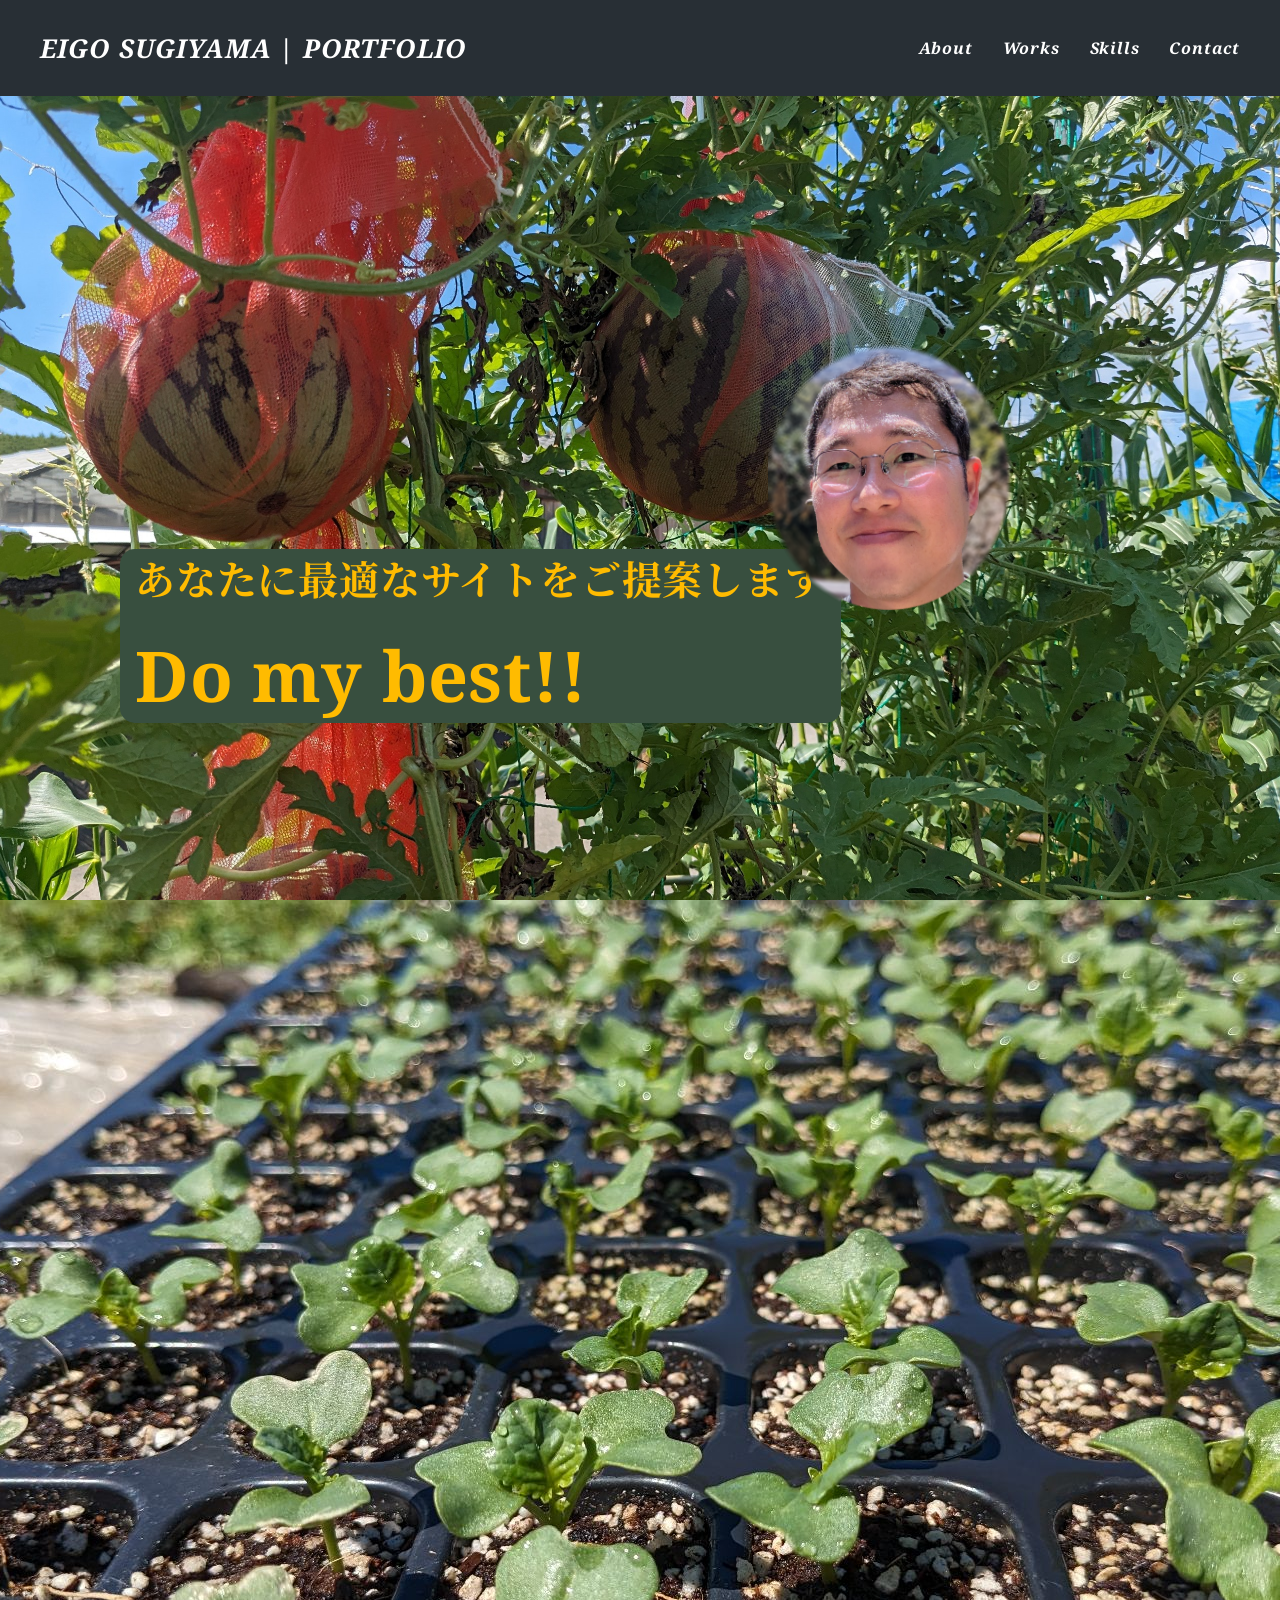
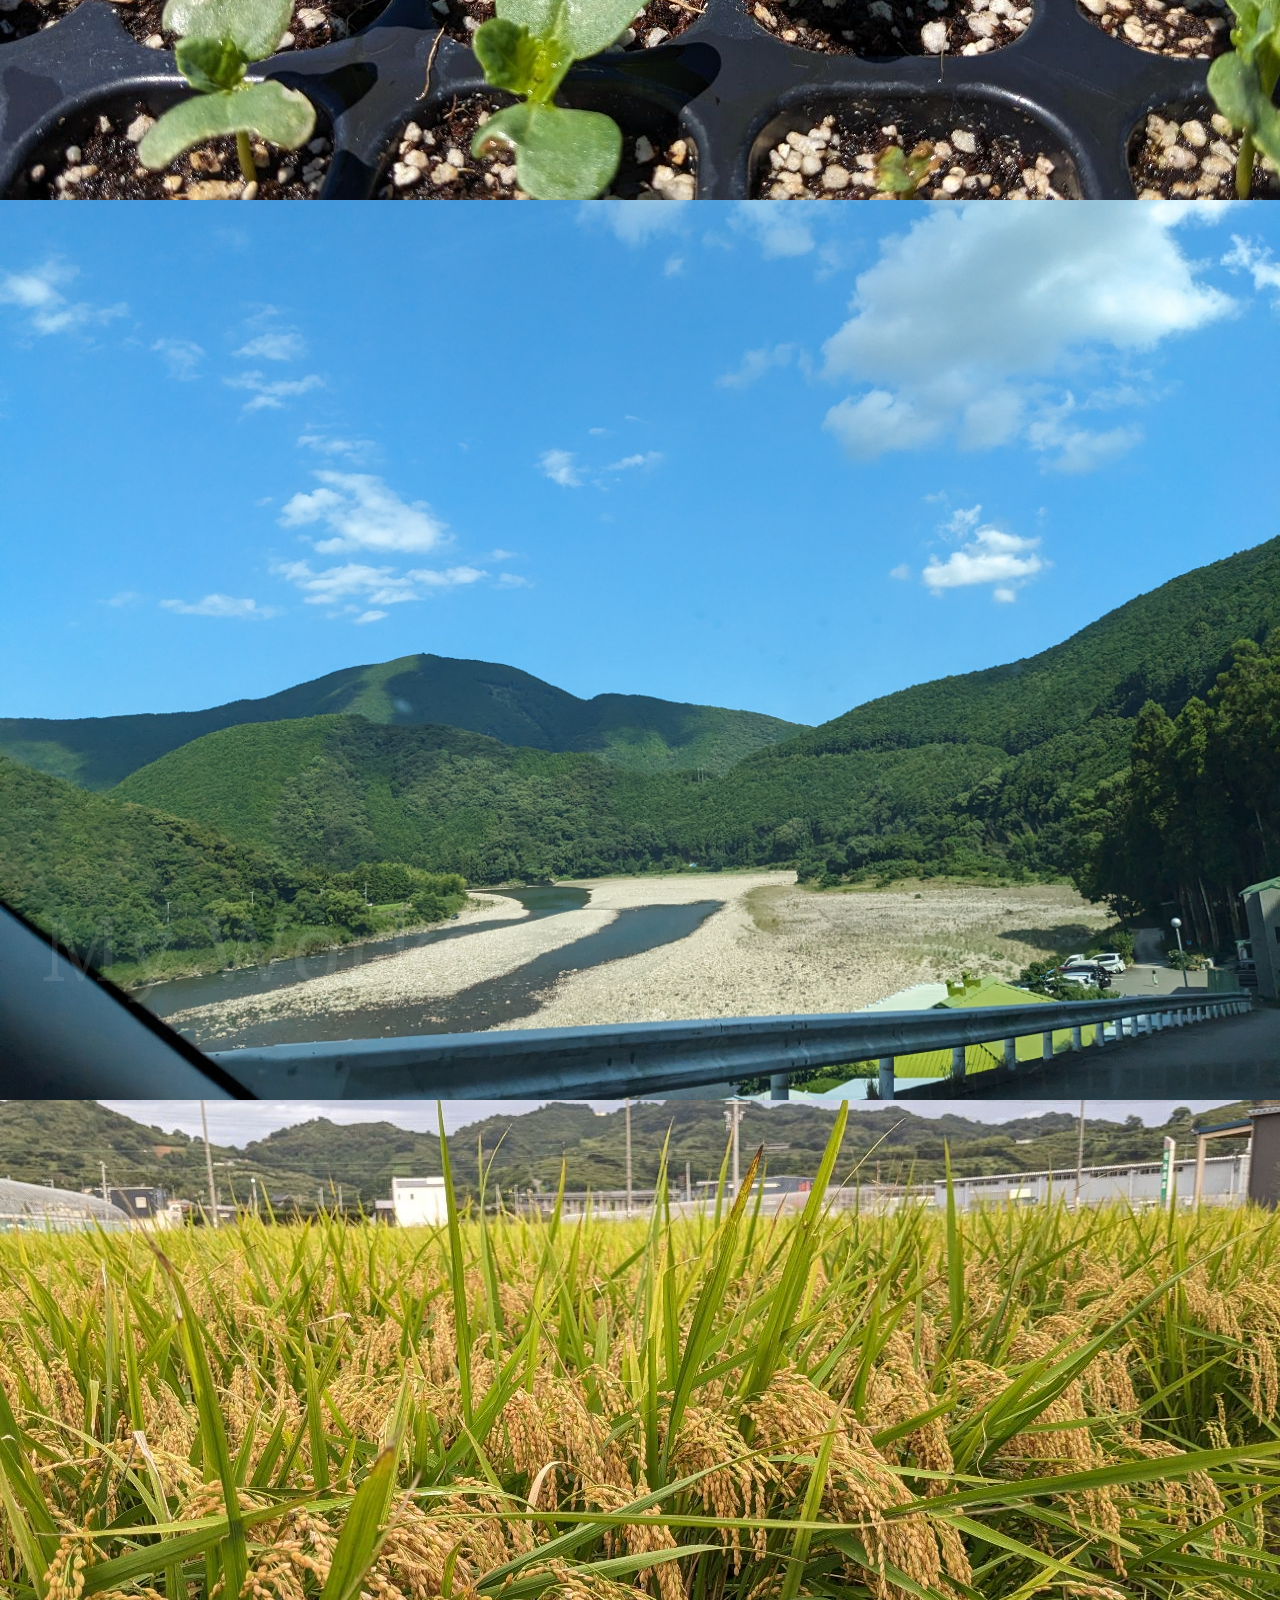
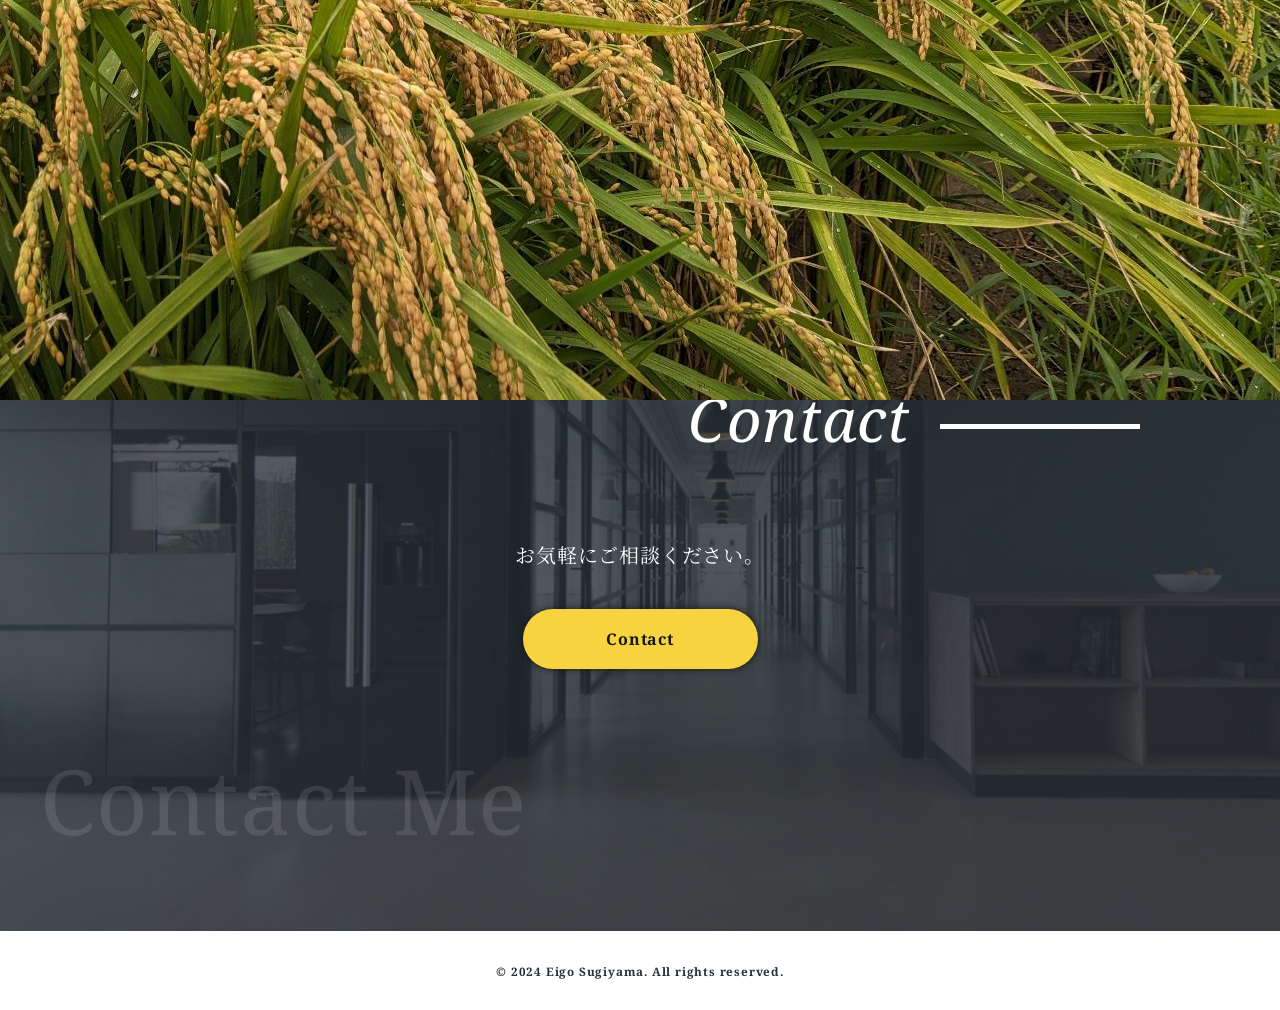
==== commit 69c9b3a0: "twtcrd_修正4" ====
--- a/index.html
+++ b/index.html
@@ -14,7 +14,7 @@
   <meta property="og:url" content="ページのURL">
   <meta property="og:title" content="杉山英吾プロフィール">
   <meta property="og:description" content="杉山英吾のプロフィールです">
-  <meta property="og:image" src="img/twtcrd/光のカーテン.jpg">
+  <meta property="og:image" content="img/twtcrd/光のカーテン.jpg">
   
 </head>
 <body>
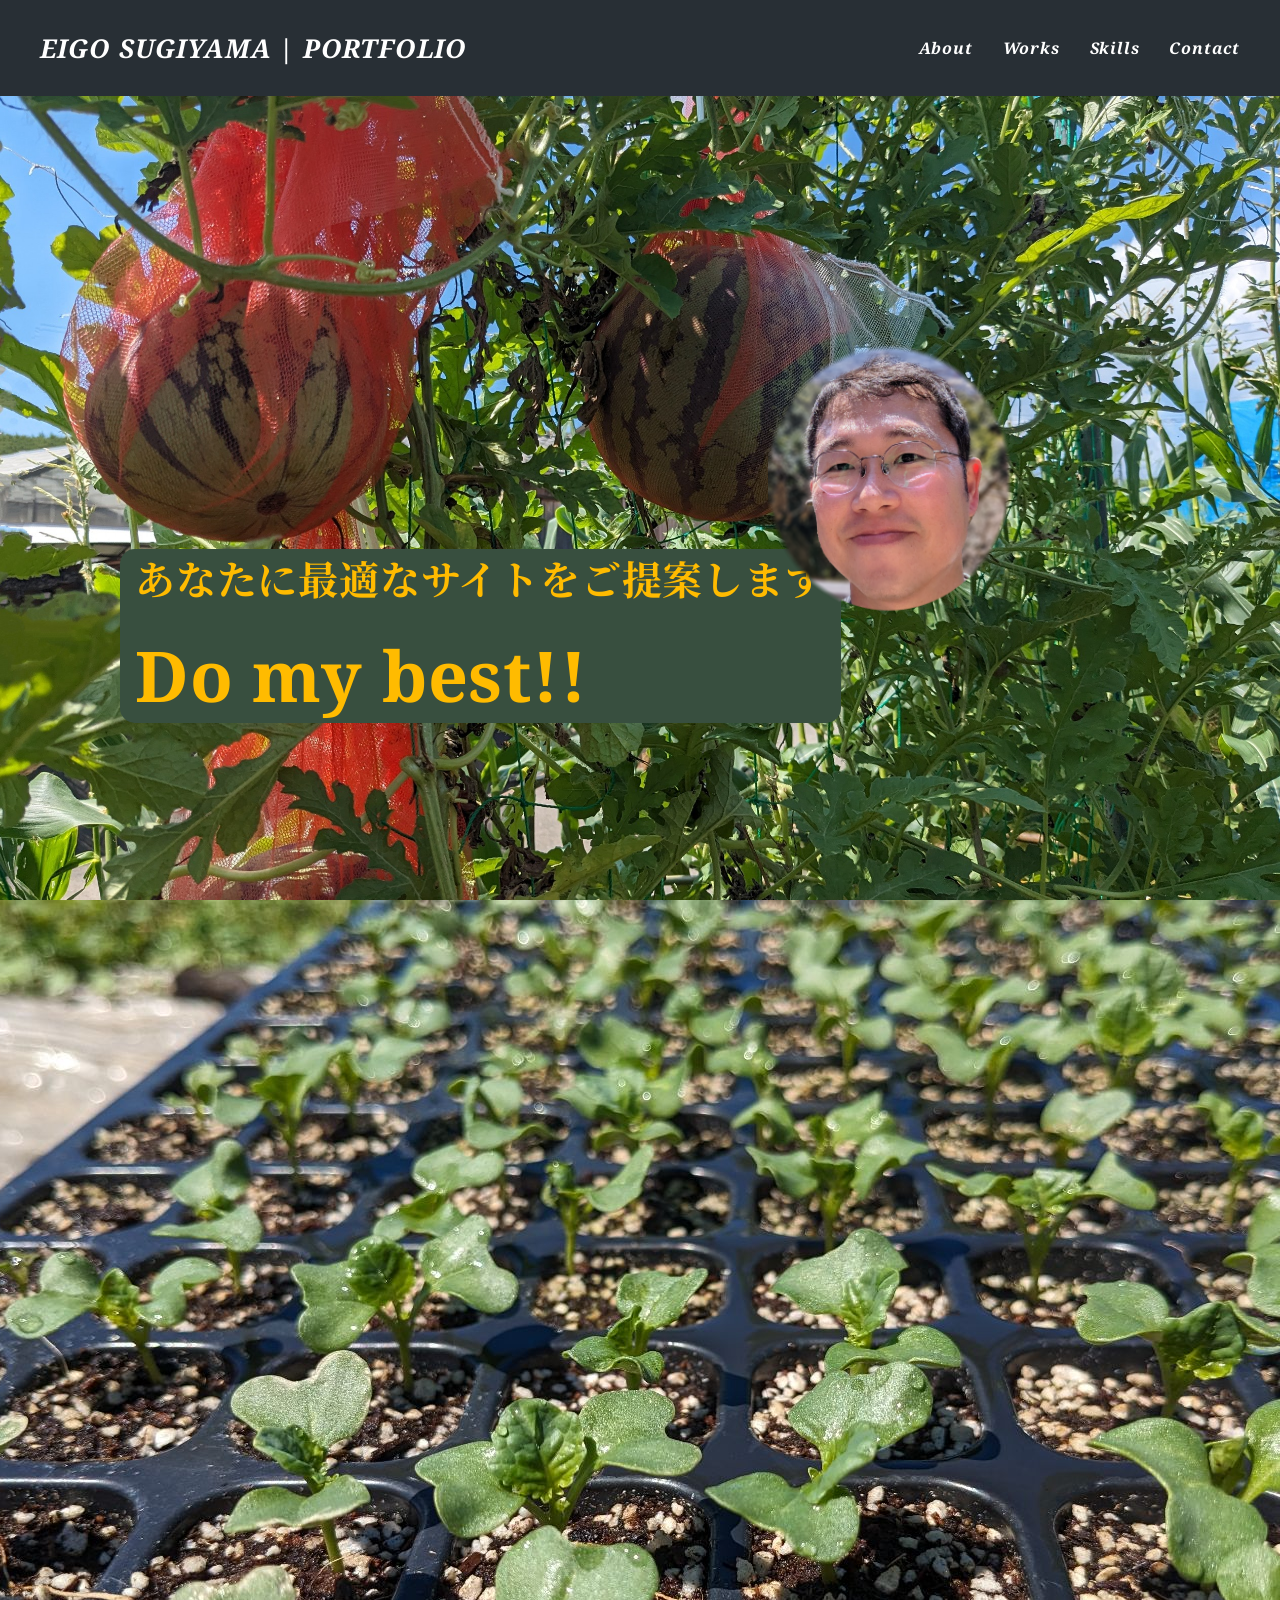
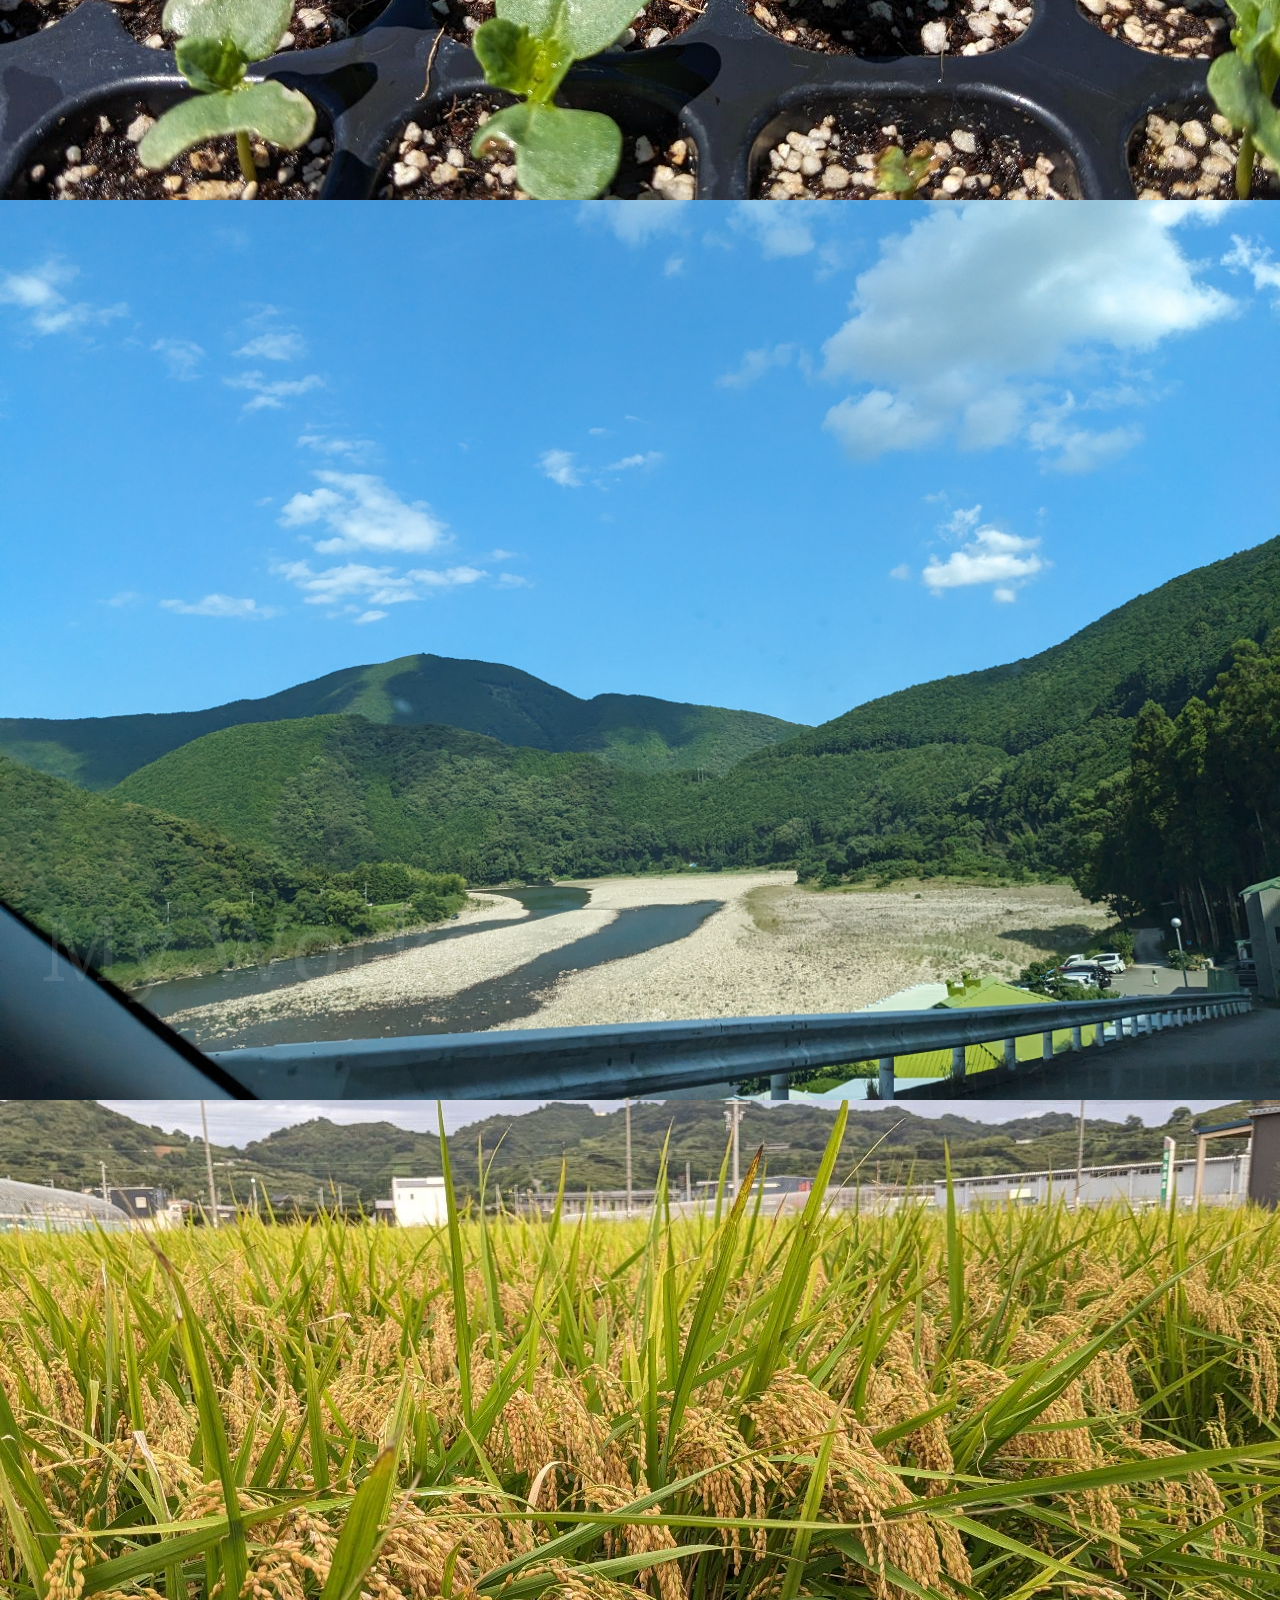
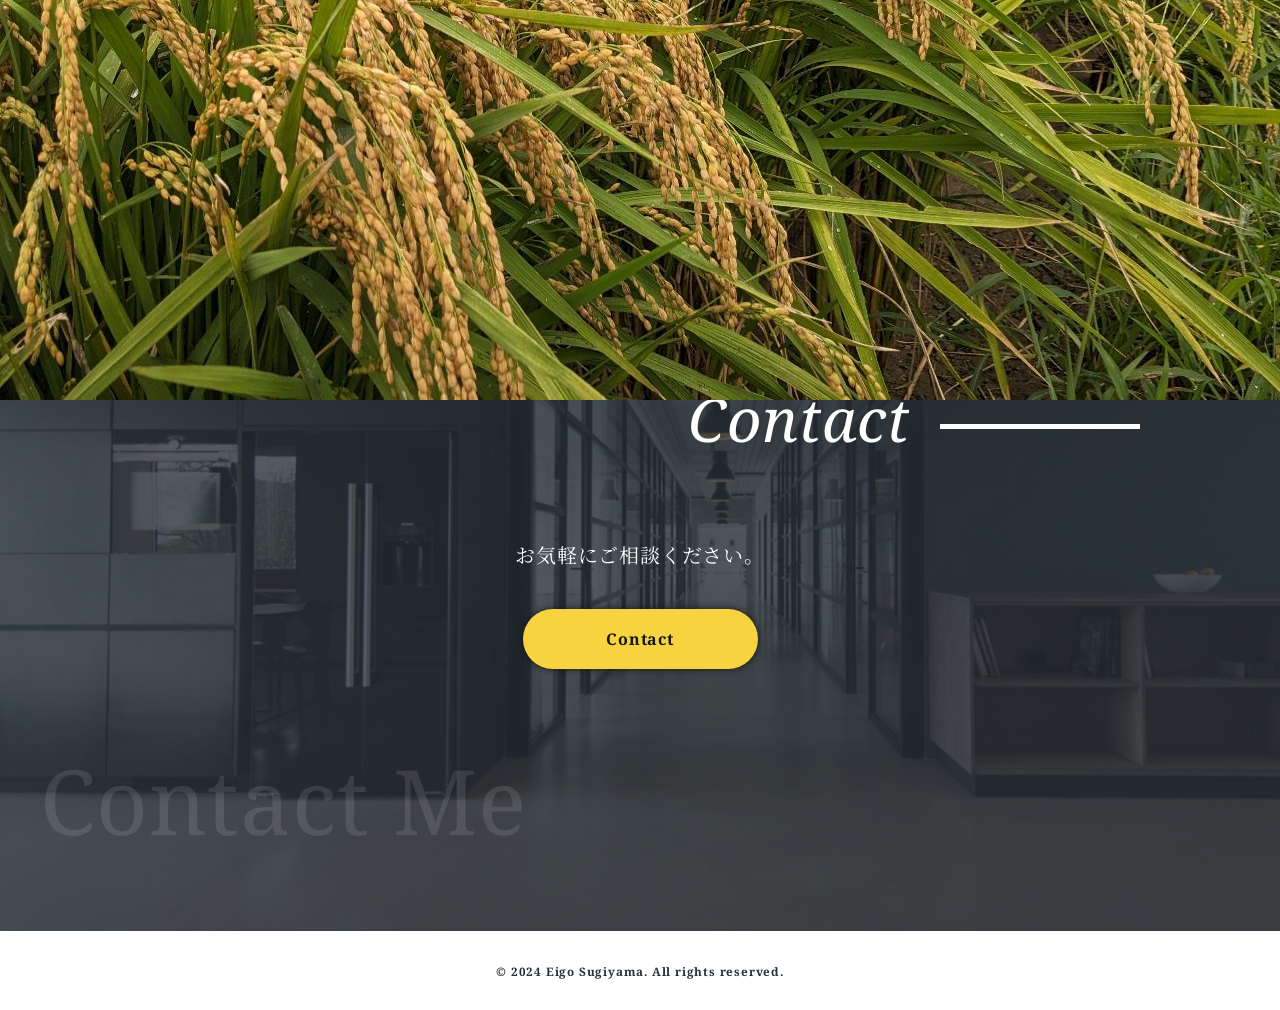
==== commit aecc5afb: "twtcrd_img_url設定" ====
--- a/index.html
+++ b/index.html
@@ -11,10 +11,10 @@
   <link rel="stylesheet" href="css/style.css">
   <meta name="twitter:card" content="summary">
   <meta name="twitter:site" content="@eigosugiyama">
-  <meta property="og:url" content="ページのURL">
+  <meta property="og:url" content="https://eigo-sugiyama.github.io/my-profile/">
   <meta property="og:title" content="杉山英吾プロフィール">
   <meta property="og:description" content="杉山英吾のプロフィールです">
-  <meta property="og:image" content="img/twtcrd/光のカーテン.jpg">
+  <meta property="og:image" content="https://eigo-sugiyama.github.io/my-profile/img/twtcrd/光のカーテン.jpg">
   
 </head>
 <body>
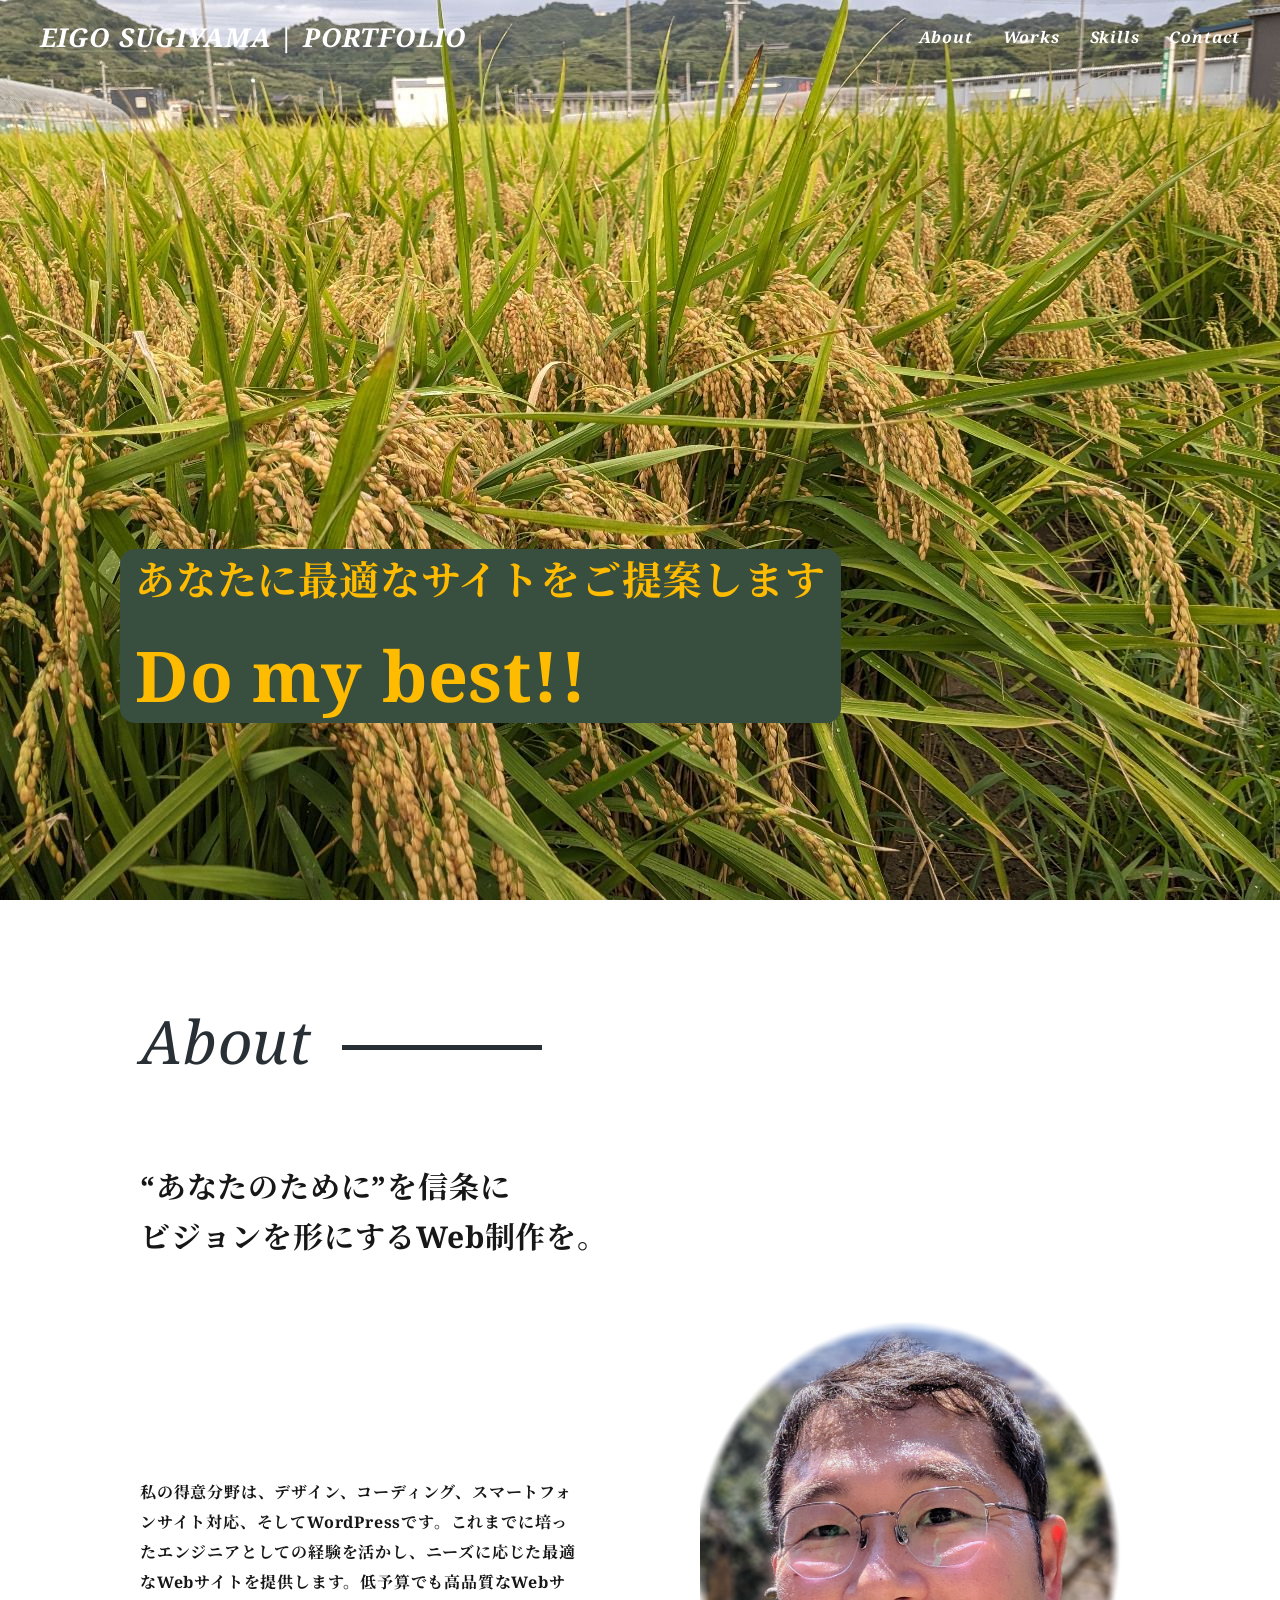
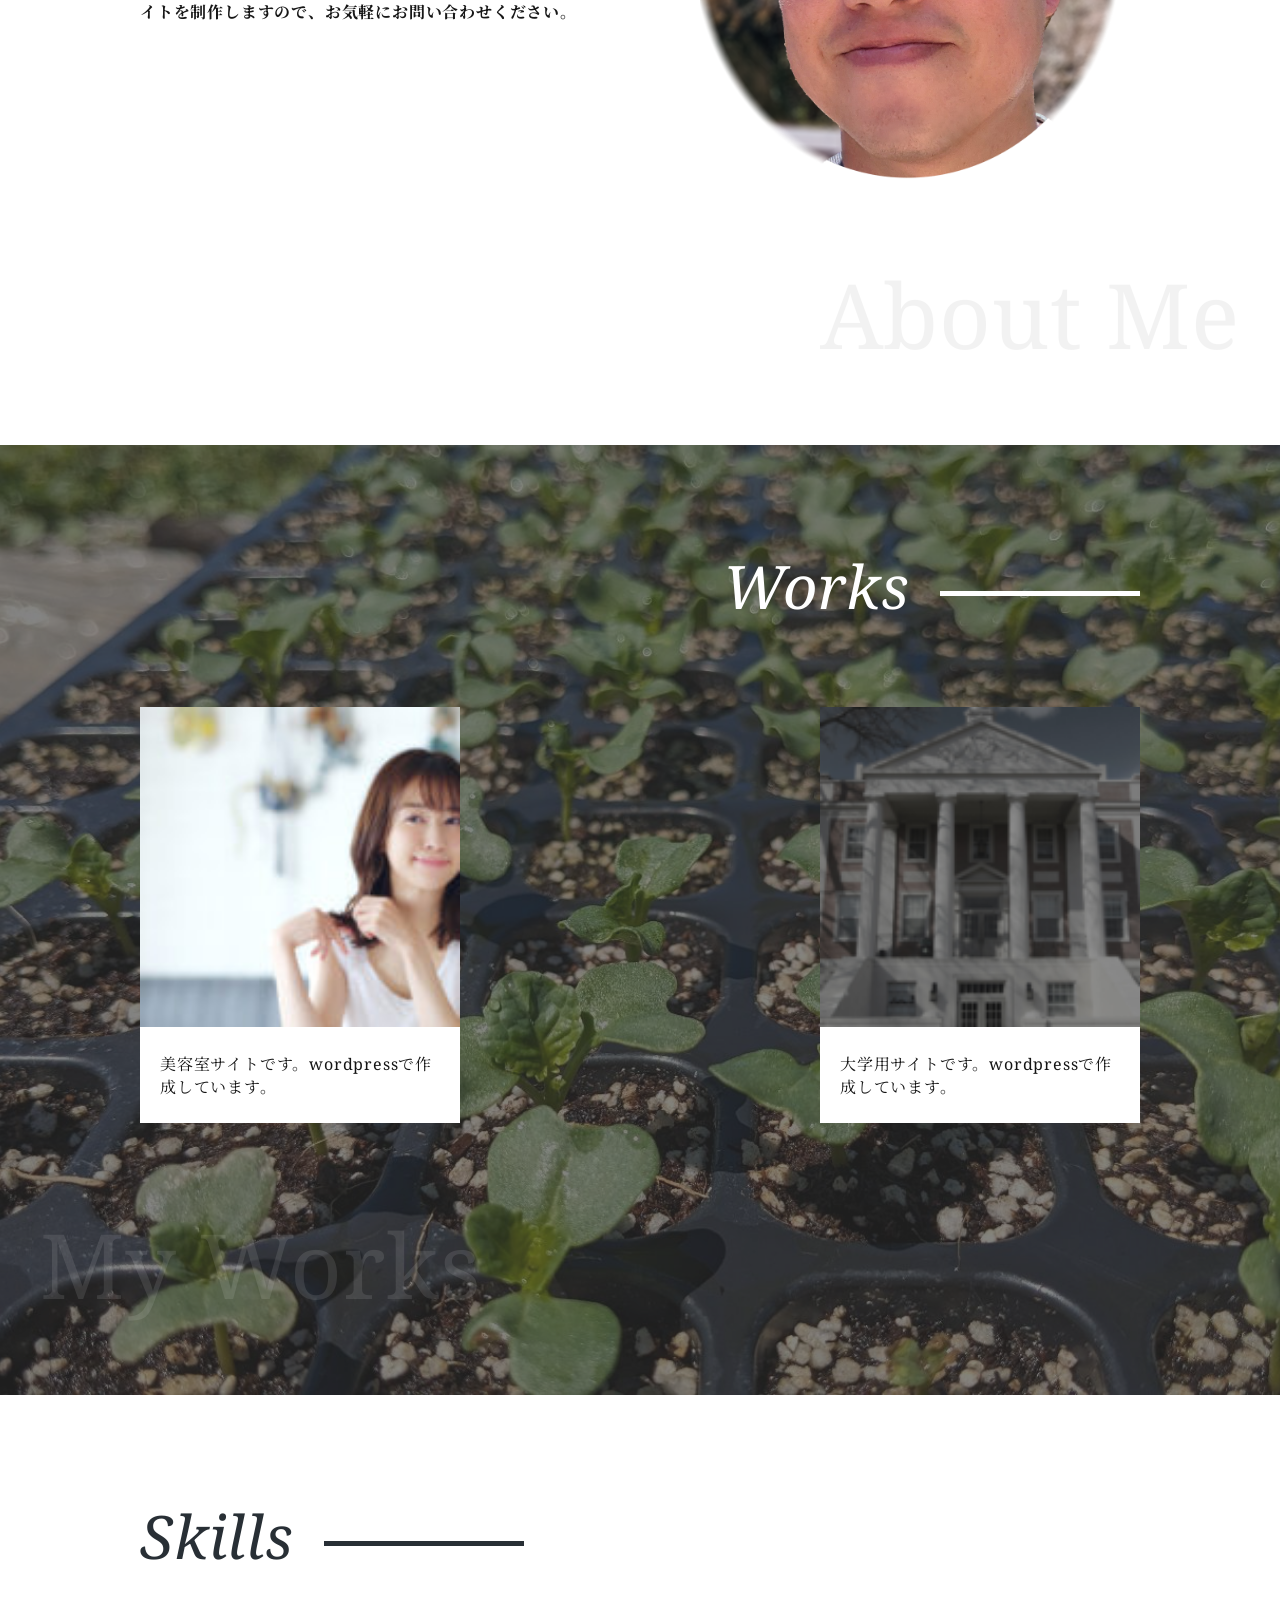
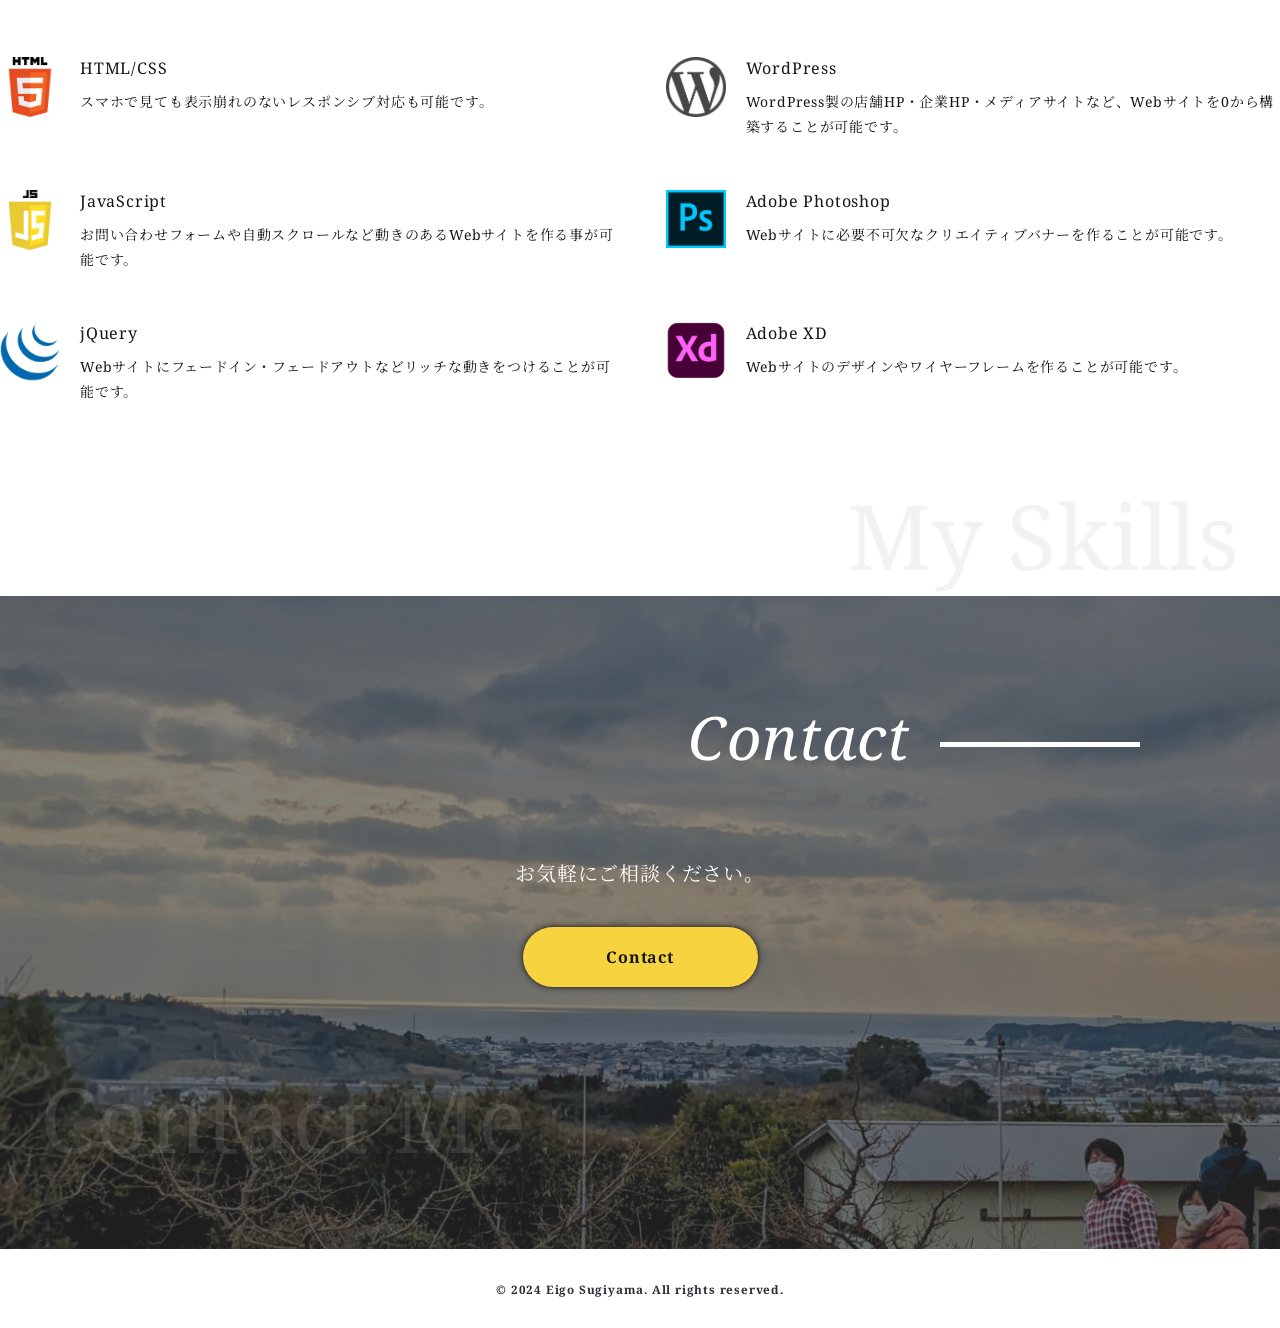
==== commit 32595e8f: "ページの簡素化" ====
--- a/index.html
+++ b/index.html
@@ -44,9 +44,6 @@
     <!-- fv -->
     <div class="fv">
       <ul class="slider">
-        <li><img src="img/slick/スイカ.jpg" alt="スイカ"></li>
-        <li><img src="img/slick/苗.jpg" alt="苗"></li>
-        <li><img src="img/slick/川.jpg" alt="川"></li>
         <li><img src="img/slick/稲穂.jpg" alt="稲穂"></li>
       </ul>
       <div class="main-copy">
@@ -57,8 +54,6 @@
           </div>
         </div>
       </div>
-      <!-- カルーセル上に重ねる画像 -->
-      <img class="floating-image" src="img/プロフィール用画像.png" alt="Floating Image">
     </div>
     <!-- //fv -->
 
@@ -73,10 +68,9 @@
         </p>
         <div class="concept-content">
           <p class="concept-text">
-            私の得意分野は、デザイン、コーディング、スマートフォンサイト対応、そしてWordPressです。これまでに培った保険営業職、介護福祉士、エンジニアとしての経験を活かし、ニーズに応じた最適なWebサイトを提供します。低予算でも高品質なWebサイトを制作しますので、お気軽にお問い合わせください。
-          </p>
+            私の得意分野は、デザイン、コーディング、スマートフォンサイト対応、そしてWordPressです。これまでに培ったエンジニアとしての経験を活かし、ニーズに応じた最適なWebサイトを提供します。低予算でも高品質なWebサイトを制作しますので、お気軽にお問い合わせください。
           <div class="concept-img-wrapper">
-            <img src="img/concept-image@2x.jpg" alt="モダンなオフィス内の様子。焦げ茶色の木のテーブルに黒い椅子が10脚並んでいる。手前にはうっすらピンク色のソファがあり、広々とした空間が奥に広がっている">
+            <img src="img/プロフィール用画像.png" alt="プロフィール画像">
           </div>
         </div>
       </div>
--- a/css/style.css
+++ b/css/style.css
@@ -97,19 +97,21 @@
   transition: .3s;
   
 }
-.header-inner{
-  display: flex;
-  justify-content: space-between;
-  align-items: center;
-  max-width: 1200px;
-  margin: 0 auto;
-}
+
 .header.fixed{
   position: fixed;
   background-color: #282f35;
   padding: 30px;
   width: 100%;
   transition: .3s;
+}
+
+.header-inner{
+  display: flex;
+  justify-content: space-between;
+  align-items: center;
+  max-width: 1200px;
+  margin: 0 auto;
 }
 .header a{
   color: #fff;
@@ -229,9 +231,21 @@
 /* works
 /* ---------------------------- */
 .bg-works{
-  background-image: url(../img/works-bgi@2x.jpg);
+  position: relative;
+  z-index: 0; /* コンテンツの重なり順を明確にする */
+  background-image: url(../img/slick/苗.jpg);
   background-size: cover;
   background-position: center;
+}
+.bg-works::before {
+  content: "";
+  position: absolute;
+  top: 0;
+  left: 0;
+  width: 100%;
+  height: 100%;
+  background-color: rgba(50, 50, 50, 0.6); /* 黒の半透明オーバーレイ */
+  z-index: -1; /* オーバーレイを背景に */
 }
 .works-list{
   max-width: 1000px;
@@ -300,7 +314,21 @@
 /* contact
 /* ---------------------------- */
 .bg-contact{
-  background-image: url(../img/contact-bgi@2x.jpg);
+  position: relative;
+  z-index: 0; /* コンテンツの重なり順を明確にする */
+  background-image: url(../img/twtcrd/光のカーテン.jpg);
+  background-size: cover;
+  background-position: center;
+}
+.bg-contact::before {
+  content: "";
+  position: absolute;
+  top: 0;
+  left: 0;
+  width: 100%;
+  height: 100%;
+  background-color: rgba(50, 50, 50, 0.6); /* 黒の半透明オーバーレイ */
+  z-index: -1; /* オーバーレイを背景に */
 }
 .contact-text{
   text-align: center;
@@ -457,7 +485,7 @@
       margin-bottom: 30px;
     }
     .concept-img-wrapper{
-      width: 100%;
+      width: 50%;
       margin: 0;
     }
 
